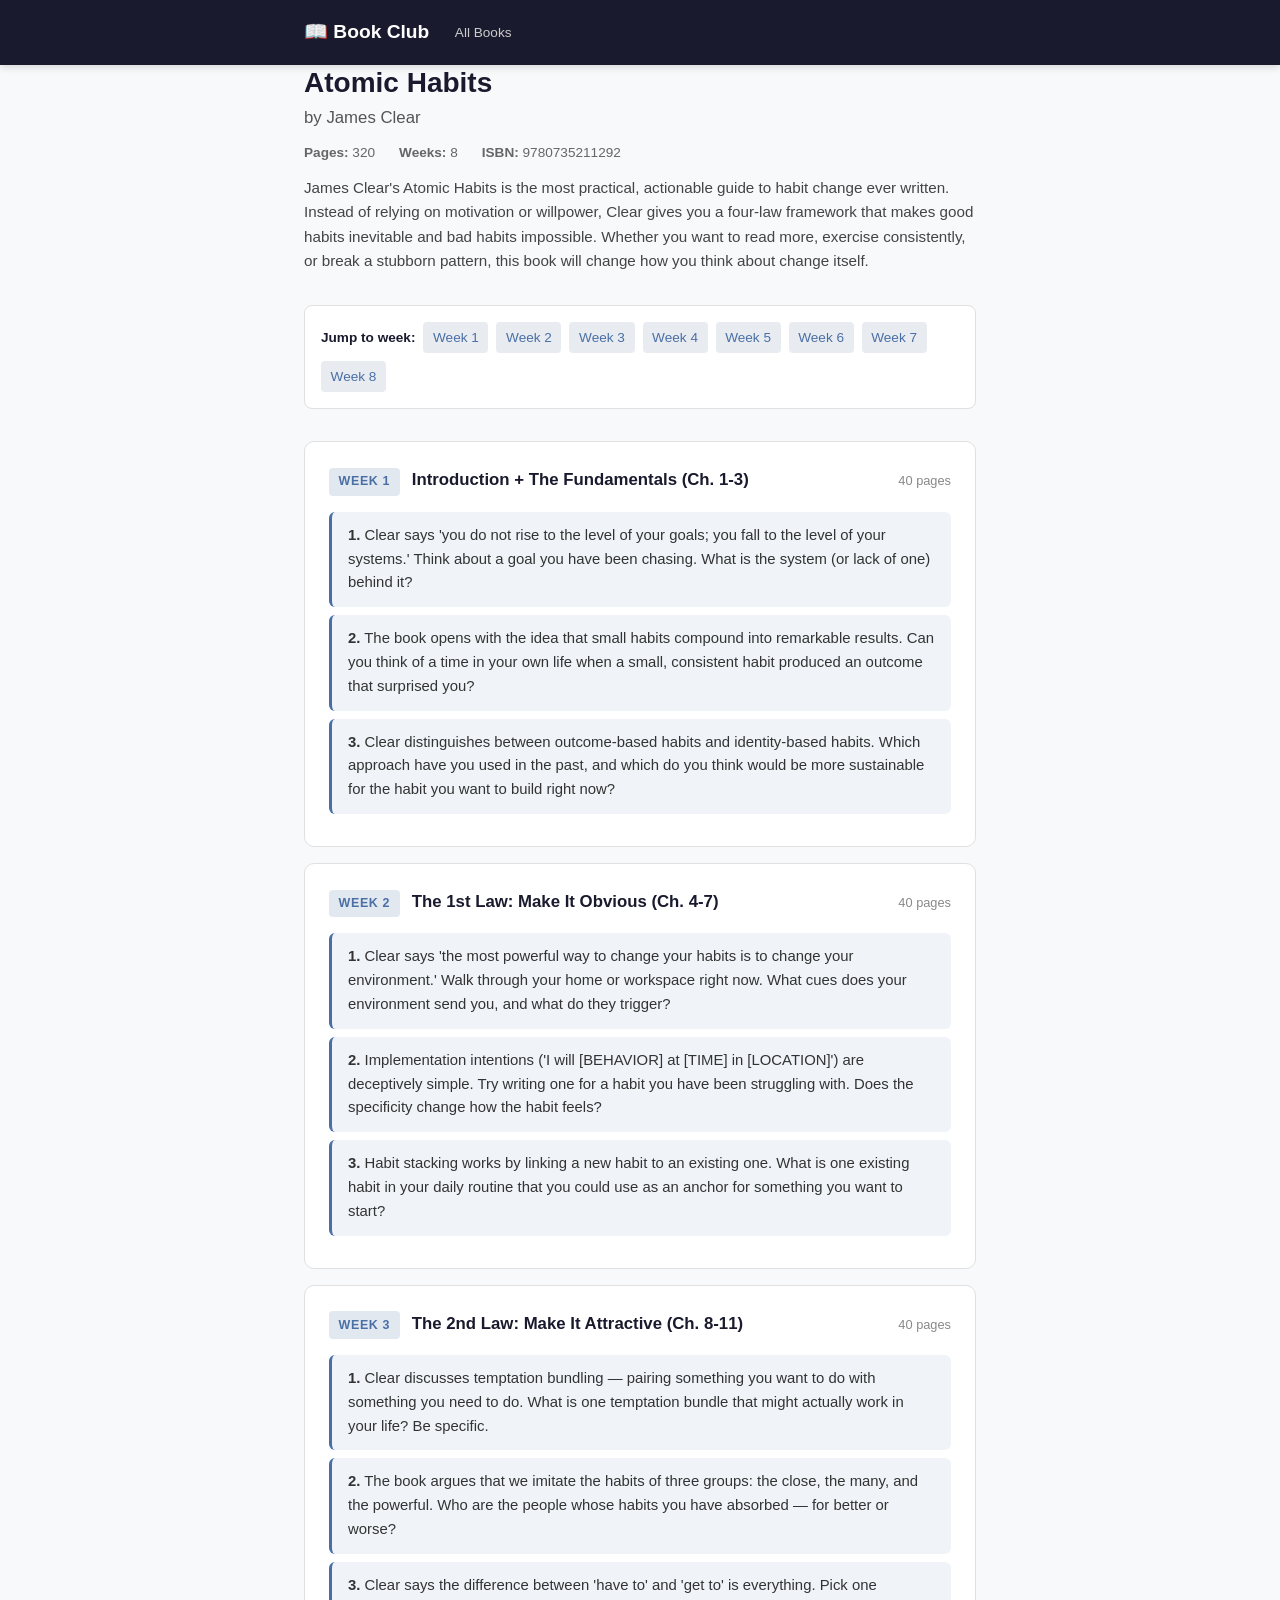
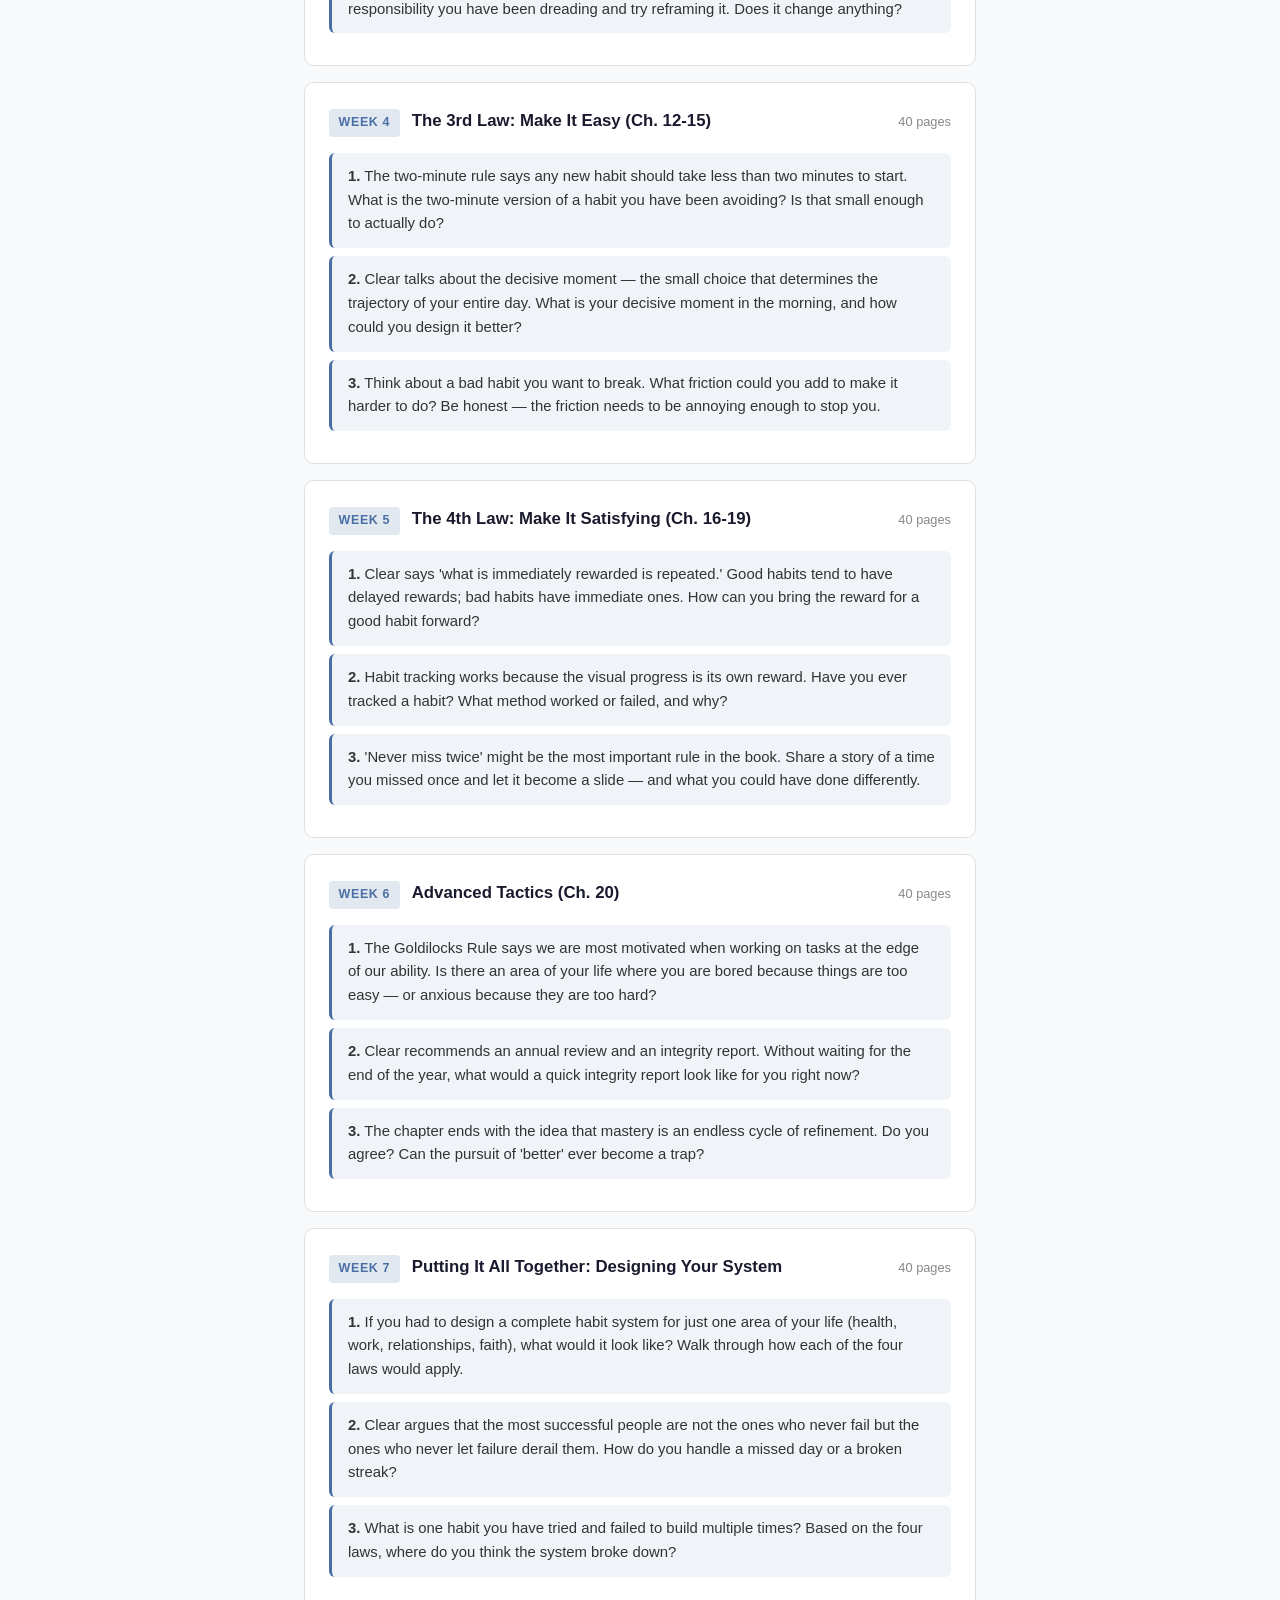
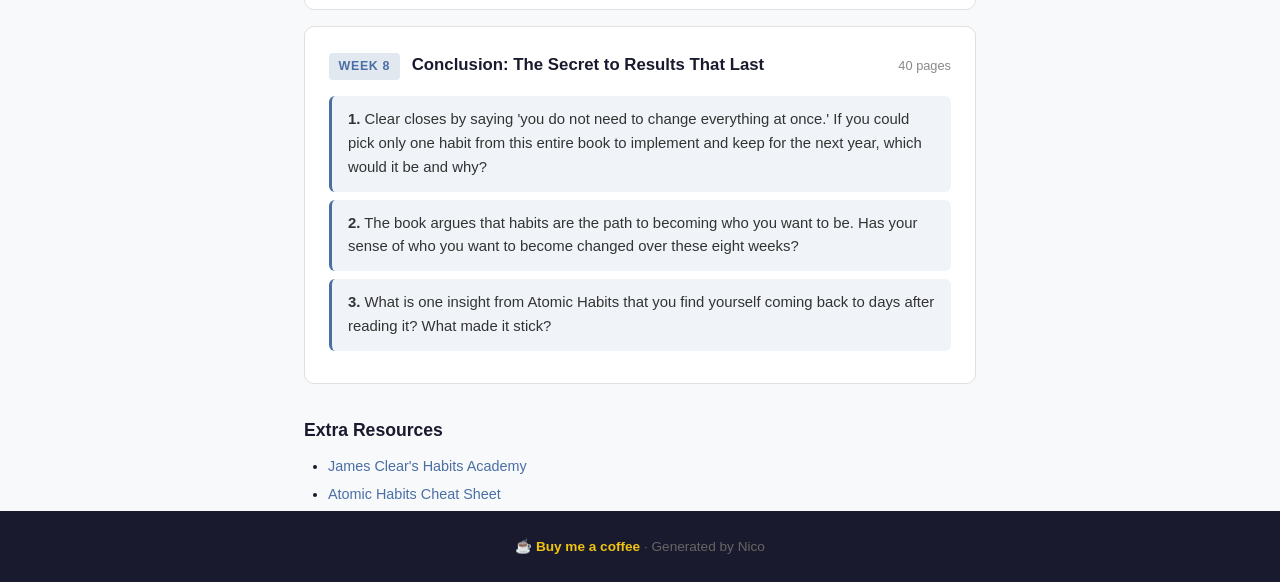
==== atomic-habits.html @ ec0e938f "First run" ====
<!DOCTYPE html>
<html lang="en">
<head>
  <meta charset="UTF-8">
  <meta name="viewport" content="width=device-width, initial-scale=1.0">
  <title>Atomic Habits — Book Club</title>
  <link rel="stylesheet" href="style.css">
</head>
<body>
  <nav class="nav">
    <div class="container nav-inner">
      <a href="index.html" class="nav-brand">📖 Book Club</a>
      <a href="index.html" class="nav-link">All Books</a>
    </div>
  </nav>

  <main class="container">
    <header class="book-header">
      <h1>Atomic Habits</h1>
      <p class="book-author">by James Clear</p>
      <div class="book-details">
        <span><strong>Pages:</strong> 320</span>
        <span><strong>Weeks:</strong> 8</span>
        <span><strong>ISBN:</strong> 9780735211292</span>
      </div>
      <p class="book-desc">James Clear's Atomic Habits is the most practical, actionable guide to habit change ever written. Instead of relying on motivation or willpower, Clear gives you a four-law framework that makes good habits inevitable and bad habits impossible. Whether you want to read more, exercise consistently, or break a stubborn pattern, this book will change how you think about change itself.</p>
    </header>

    <nav class="week-nav">
      <strong>Jump to week:</strong>
      <a href="#week-1" class="week-jump">Week 1</a> <a href="#week-2" class="week-jump">Week 2</a> <a href="#week-3" class="week-jump">Week 3</a> <a href="#week-4" class="week-jump">Week 4</a> <a href="#week-5" class="week-jump">Week 5</a> <a href="#week-6" class="week-jump">Week 6</a> <a href="#week-7" class="week-jump">Week 7</a> <a href="#week-8" class="week-jump">Week 8</a>
    </nav>

    <section class="weekly-guides">
      
    <section class="week" id="week-1">
      <div class="week-header">
        <span class="week-num">Week 1</span>
        <h2>Introduction + The Fundamentals (Ch. 1-3)</h2>
        <span class="week-pages">40 pages</span>
      </div>
      <ol class="questions">
        <li class="question"><strong>1.</strong> Clear says 'you do not rise to the level of your goals; you fall to the level of your systems.' Think about a goal you have been chasing. What is the system (or lack of one) behind it?</li>
        <li class="question"><strong>2.</strong> The book opens with the idea that small habits compound into remarkable results. Can you think of a time in your own life when a small, consistent habit produced an outcome that surprised you?</li>
        <li class="question"><strong>3.</strong> Clear distinguishes between outcome-based habits and identity-based habits. Which approach have you used in the past, and which do you think would be more sustainable for the habit you want to build right now?</li>
      </ol>
    </section>
    <section class="week" id="week-2">
      <div class="week-header">
        <span class="week-num">Week 2</span>
        <h2>The 1st Law: Make It Obvious (Ch. 4-7)</h2>
        <span class="week-pages">40 pages</span>
      </div>
      <ol class="questions">
        <li class="question"><strong>1.</strong> Clear says 'the most powerful way to change your habits is to change your environment.' Walk through your home or workspace right now. What cues does your environment send you, and what do they trigger?</li>
        <li class="question"><strong>2.</strong> Implementation intentions ('I will [BEHAVIOR] at [TIME] in [LOCATION]') are deceptively simple. Try writing one for a habit you have been struggling with. Does the specificity change how the habit feels?</li>
        <li class="question"><strong>3.</strong> Habit stacking works by linking a new habit to an existing one. What is one existing habit in your daily routine that you could use as an anchor for something you want to start?</li>
      </ol>
    </section>
    <section class="week" id="week-3">
      <div class="week-header">
        <span class="week-num">Week 3</span>
        <h2>The 2nd Law: Make It Attractive (Ch. 8-11)</h2>
        <span class="week-pages">40 pages</span>
      </div>
      <ol class="questions">
        <li class="question"><strong>1.</strong> Clear discusses temptation bundling — pairing something you want to do with something you need to do. What is one temptation bundle that might actually work in your life? Be specific.</li>
        <li class="question"><strong>2.</strong> The book argues that we imitate the habits of three groups: the close, the many, and the powerful. Who are the people whose habits you have absorbed — for better or worse?</li>
        <li class="question"><strong>3.</strong> Clear says the difference between 'have to' and 'get to' is everything. Pick one responsibility you have been dreading and try reframing it. Does it change anything?</li>
      </ol>
    </section>
    <section class="week" id="week-4">
      <div class="week-header">
        <span class="week-num">Week 4</span>
        <h2>The 3rd Law: Make It Easy (Ch. 12-15)</h2>
        <span class="week-pages">40 pages</span>
      </div>
      <ol class="questions">
        <li class="question"><strong>1.</strong> The two-minute rule says any new habit should take less than two minutes to start. What is the two-minute version of a habit you have been avoiding? Is that small enough to actually do?</li>
        <li class="question"><strong>2.</strong> Clear talks about the decisive moment — the small choice that determines the trajectory of your entire day. What is your decisive moment in the morning, and how could you design it better?</li>
        <li class="question"><strong>3.</strong> Think about a bad habit you want to break. What friction could you add to make it harder to do? Be honest — the friction needs to be annoying enough to stop you.</li>
      </ol>
    </section>
    <section class="week" id="week-5">
      <div class="week-header">
        <span class="week-num">Week 5</span>
        <h2>The 4th Law: Make It Satisfying (Ch. 16-19)</h2>
        <span class="week-pages">40 pages</span>
      </div>
      <ol class="questions">
        <li class="question"><strong>1.</strong> Clear says 'what is immediately rewarded is repeated.' Good habits tend to have delayed rewards; bad habits have immediate ones. How can you bring the reward for a good habit forward?</li>
        <li class="question"><strong>2.</strong> Habit tracking works because the visual progress is its own reward. Have you ever tracked a habit? What method worked or failed, and why?</li>
        <li class="question"><strong>3.</strong> 'Never miss twice' might be the most important rule in the book. Share a story of a time you missed once and let it become a slide — and what you could have done differently.</li>
      </ol>
    </section>
    <section class="week" id="week-6">
      <div class="week-header">
        <span class="week-num">Week 6</span>
        <h2>Advanced Tactics (Ch. 20)</h2>
        <span class="week-pages">40 pages</span>
      </div>
      <ol class="questions">
        <li class="question"><strong>1.</strong> The Goldilocks Rule says we are most motivated when working on tasks at the edge of our ability. Is there an area of your life where you are bored because things are too easy — or anxious because they are too hard?</li>
        <li class="question"><strong>2.</strong> Clear recommends an annual review and an integrity report. Without waiting for the end of the year, what would a quick integrity report look like for you right now?</li>
        <li class="question"><strong>3.</strong> The chapter ends with the idea that mastery is an endless cycle of refinement. Do you agree? Can the pursuit of 'better' ever become a trap?</li>
      </ol>
    </section>
    <section class="week" id="week-7">
      <div class="week-header">
        <span class="week-num">Week 7</span>
        <h2>Putting It All Together: Designing Your System</h2>
        <span class="week-pages">40 pages</span>
      </div>
      <ol class="questions">
        <li class="question"><strong>1.</strong> If you had to design a complete habit system for just one area of your life (health, work, relationships, faith), what would it look like? Walk through how each of the four laws would apply.</li>
        <li class="question"><strong>2.</strong> Clear argues that the most successful people are not the ones who never fail but the ones who never let failure derail them. How do you handle a missed day or a broken streak?</li>
        <li class="question"><strong>3.</strong> What is one habit you have tried and failed to build multiple times? Based on the four laws, where do you think the system broke down?</li>
      </ol>
    </section>
    <section class="week" id="week-8">
      <div class="week-header">
        <span class="week-num">Week 8</span>
        <h2>Conclusion: The Secret to Results That Last</h2>
        <span class="week-pages">40 pages</span>
      </div>
      <ol class="questions">
        <li class="question"><strong>1.</strong> Clear closes by saying 'you do not need to change everything at once.' If you could pick only one habit from this entire book to implement and keep for the next year, which would it be and why?</li>
        <li class="question"><strong>2.</strong> The book argues that habits are the path to becoming who you want to be. Has your sense of who you want to become changed over these eight weeks?</li>
        <li class="question"><strong>3.</strong> What is one insight from Atomic Habits that you find yourself coming back to days after reading it? What made it stick?</li>
      </ol>
    </section>
    </section>
    
    <section class="supplementary"><h2>Extra Resources</h2><ul>
        <li><a href="https://jamesclear.com/habits-academy">James Clear's Habits Academy</a></li>
        <li><a href="https://jamesclear.com/atomic-habits/cheat-sheet">Atomic Habits Cheat Sheet</a></li>
    </ul></section>
  </main>

  <footer class="footer">
    <div class="container">
      <p><a href="https://www.buymeacoffee.com/bryangarrison" class="bmc-link" target="_blank">☕ Buy me a coffee</a> · Generated by Nico</p>
    </div>
  </footer>
</body>
</html>
---- style.css ----
/* === Book Club Styles === */
*, *::before, *::after { box-sizing: border-box; margin: 0; padding: 0; }
html { font-size: 16px; }
body {
  font-family: -apple-system, BlinkMacSystemFont, 'Segoe UI', Roboto, Oxygen, sans-serif;
  line-height: 1.7;
  color: #1a1a2e;
  background: #f8f9fa;
  min-height: 100vh;
  display: flex;
  flex-direction: column;
}
.container { max-width: 720px; margin: 0 auto; padding: 0 1.5rem; }

/* Nav */
.nav {
  background: #1a1a2e;
  color: #fff;
  padding: 1rem 0;
  position: sticky;
  top: 0;
  z-index: 100;
  box-shadow: 0 2px 8px rgba(0,0,0,0.15);
}
.nav-inner { display: flex; align-items: center; gap: 1rem; }
.nav-brand { color: #fff; text-decoration: none; font-weight: 700; font-size: 1.2rem; }
.nav-brand:hover { color: #a8d8ea; }
.nav-link { color: #ccc; text-decoration: none; font-size: 0.85rem; padding: 0.3rem 0.6rem; border-radius: 4px; }
.nav-link:hover { background: rgba(255,255,255,0.1); color: #fff; }

/* Footer */
.footer { margin-top: auto; background: #1a1a2e; color: #666; padding: 1.5rem 0; text-align: center; font-size: 0.85rem; }
.bmc-link { color: #f1c40f; text-decoration: none; font-weight: 600; }
.bmc-link:hover { text-decoration: underline; }
main { flex: 1; padding: 2rem 0; }

/* === Index Page === */

/* Current Book Hero */
.current-book {
  background: linear-gradient(135deg, #1a1a2e 0%, #16213e 100%);
  color: #fff;
  padding: 2.5rem 2rem;
  border-radius: 12px;
  margin-bottom: 2rem;
  position: relative;
}
.current-ribbon {
  display: inline-block;
  background: #e74c3c;
  color: #fff;
  padding: 0.2rem 0.8rem;
  border-radius: 4px;
  font-size: 0.75rem;
  font-weight: 700;
  text-transform: uppercase;
  letter-spacing: 0.06em;
  margin-bottom: 1rem;
}
.current-book h2 { font-size: 1.8rem; font-weight: 800; margin-bottom: 0.25rem; line-height: 1.2; }
.current-book .book-author { color: #a8d8ea; font-size: 1rem; margin-bottom: 1rem; }
.current-book .book-intro { color: #ccc; font-size: 0.95rem; line-height: 1.6; margin-bottom: 1.5rem; }
.btn {
  display: inline-block;
  background: #4a6fa5;
  color: #fff;
  padding: 0.65rem 1.5rem;
  border-radius: 6px;
  font-weight: 600;
  font-size: 0.95rem;
  text-decoration: none;
  transition: background 0.2s;
}
.btn:hover { background: #5d82b8; }

/* Upcoming Book */
.upcoming-book { margin-bottom: 2rem; }
.upcoming-book h3 {
  font-size: 0.85rem;
  font-weight: 700;
  text-transform: uppercase;
  letter-spacing: 0.05em;
  color: #888;
  margin-bottom: 0.75rem;
}
.upcoming-card {
  background: #fff;
  border: 1px dashed #ccc;
  border-radius: 10px;
  padding: 1.25rem 1.5rem;
}
.upcoming-card h4 { font-size: 1.1rem; font-weight: 600; margin-bottom: 0.15rem; }
.upcoming-card .book-author { color: #666; font-size: 0.9rem; }

/* Past Books */
.past-books { margin-bottom: 2rem; }
.past-books h3 {
  font-size: 0.85rem;
  font-weight: 700;
  text-transform: uppercase;
  letter-spacing: 0.05em;
  color: #888;
  margin-bottom: 0.75rem;
}
.past-books ul { list-style: none; }
.past-books li {
  padding: 0.5rem 0;
  border-bottom: 1px solid #eee;
}
.past-books a { color: #4a6fa5; text-decoration: none; font-weight: 500; }
.past-books a:hover { text-decoration: underline; }
.past-author { color: #888; font-size: 0.9rem; }

/* === Book Detail Page === */
.book-header { margin-bottom: 2rem; }
.book-header h1 { font-size: 1.75rem; font-weight: 800; line-height: 1.3; margin-bottom: 0.2rem; }
.book-header .book-author { color: #555; font-size: 1.05rem; margin-bottom: 0.5rem; }
.book-details { display: flex; gap: 1.5rem; font-size: 0.85rem; color: #666; margin-bottom: 0.75rem; flex-wrap: wrap; }
.book-desc { color: #444; font-size: 0.95rem; line-height: 1.6; margin-bottom: 1.5rem; }

/* Week Nav */
.week-nav {
  display: flex;
  gap: 0.5rem;
  flex-wrap: wrap;
  align-items: baseline;
  margin-bottom: 2rem;
  padding: 1rem;
  background: #fff;
  border: 1px solid #e0e0e0;
  border-radius: 8px;
  font-size: 0.85rem;
}
.week-jump {
  display: inline-block;
  padding: 0.25rem 0.6rem;
  background: #e8ecf1;
  border-radius: 4px;
  color: #4a6fa5;
  text-decoration: none;
  font-weight: 500;
  transition: background 0.2s;
}
.week-jump:hover { background: #d0d8e3; }

/* Weekly Sections */
.week {
  background: #fff;
  border: 1px solid #e0e0e0;
  border-radius: 10px;
  padding: 1.5rem;
  margin-bottom: 1rem;
}
.week-header {
  display: flex;
  gap: 0.75rem;
  align-items: baseline;
  margin-bottom: 1rem;
  flex-wrap: wrap;
}
.week-num {
  font-weight: 700; font-size: 0.78rem; color: #4a6fa5;
  background: #e2e8f0; padding: 0.2rem 0.6rem; border-radius: 4px;
  text-transform: uppercase; letter-spacing: 0.05em;
}
.week-header h2 { font-size: 1.05rem; font-weight: 600; flex: 1; }
.week-pages { font-size: 0.8rem; color: #888; }

/* Questions */
.questions { list-style: none; }
.question {
  padding: 0.75rem 1rem;
  margin-bottom: 0.5rem;
  background: #f0f4f8;
  border-radius: 6px;
  border-left: 3px solid #4a6fa5;
  font-size: 0.93rem;
  color: #333;
  line-height: 1.6;
}

/* Supplementary */
.supplementary { margin-top: 2rem; }
.supplementary h2 { font-size: 1.1rem; font-weight: 700; margin-bottom: 0.5rem; }
.supplementary ul { list-style: disc; padding-left: 1.5rem; font-size: 0.9rem; }
.supplementary li { margin-bottom: 0.25rem; }
.supplementary a { color: #4a6fa5; text-decoration: none; }
.supplementary a:hover { text-decoration: underline; }

/* Responsive */
@media (max-width: 640px) {
  .current-book { padding: 1.5rem; }
  .current-book h2 { font-size: 1.4rem; }
  .book-details { flex-direction: column; gap: 0.25rem; }
  .week-nav { flex-direction: column; }
}
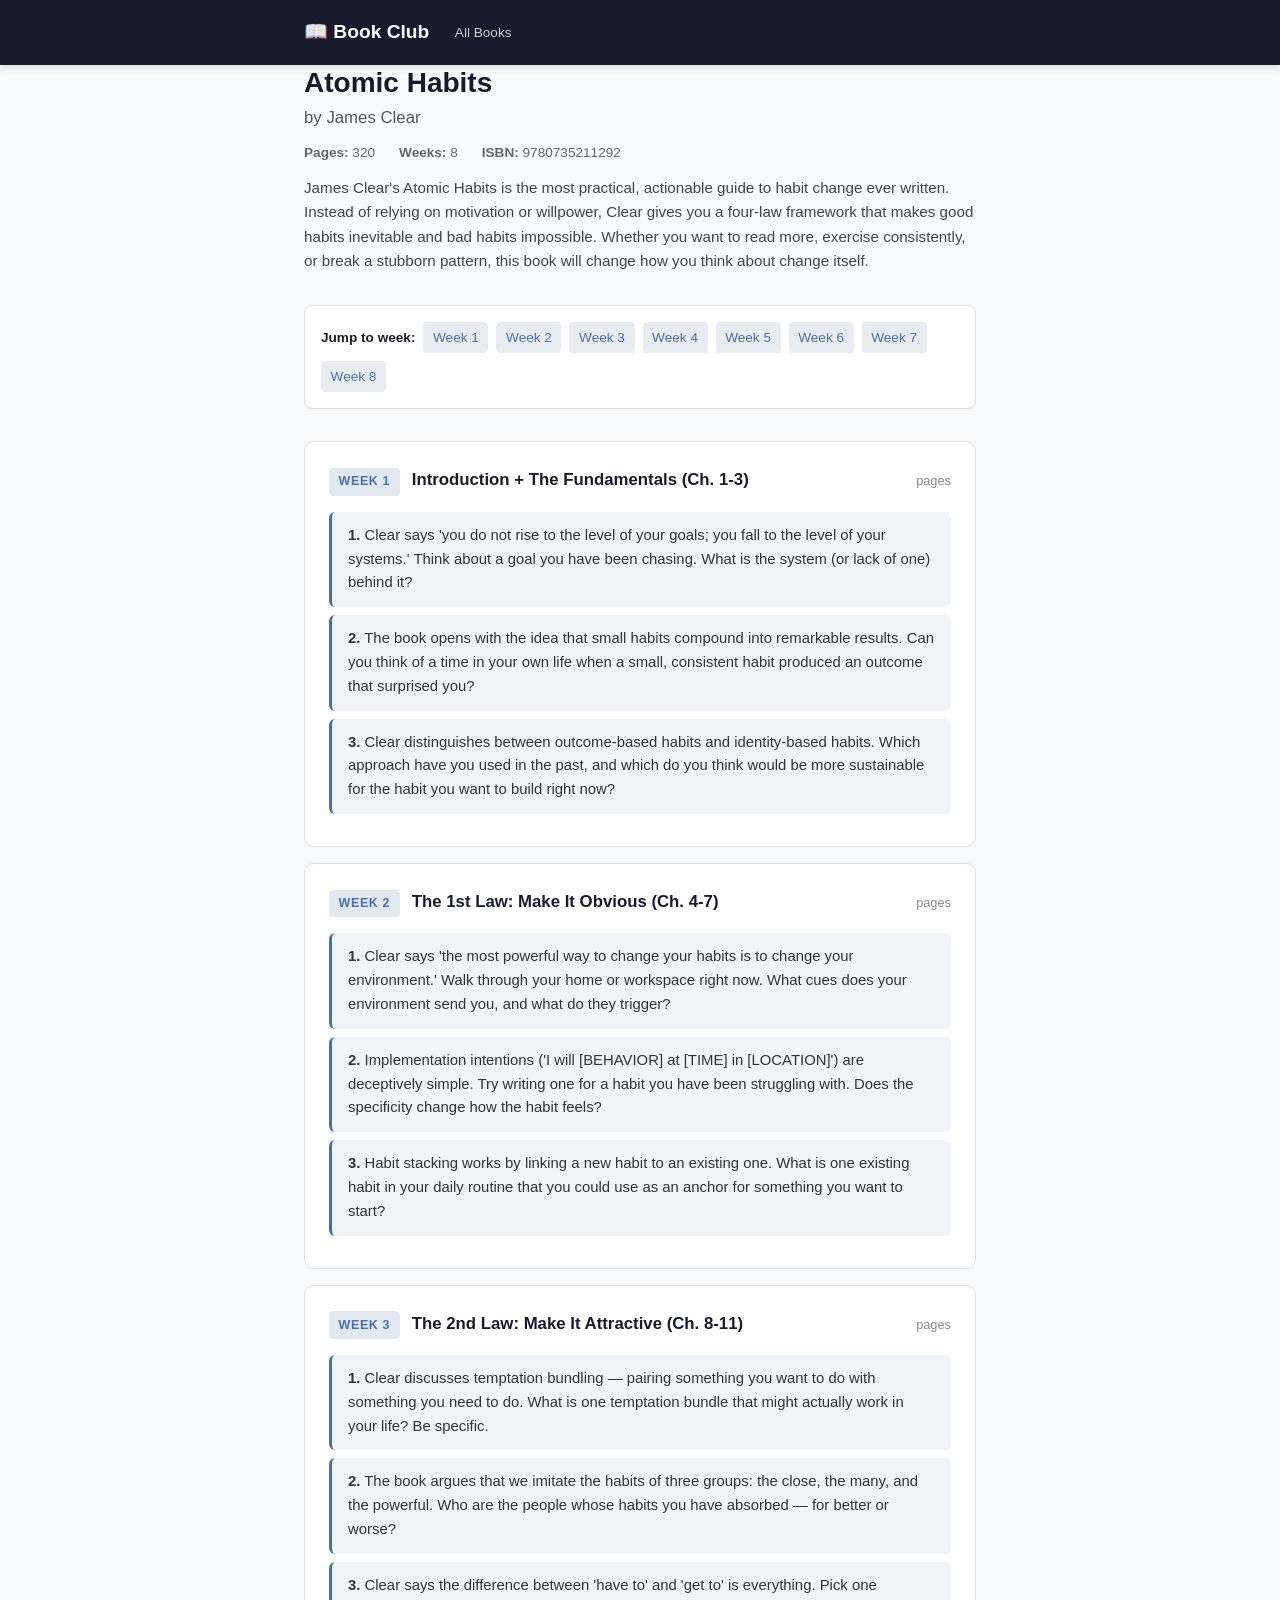
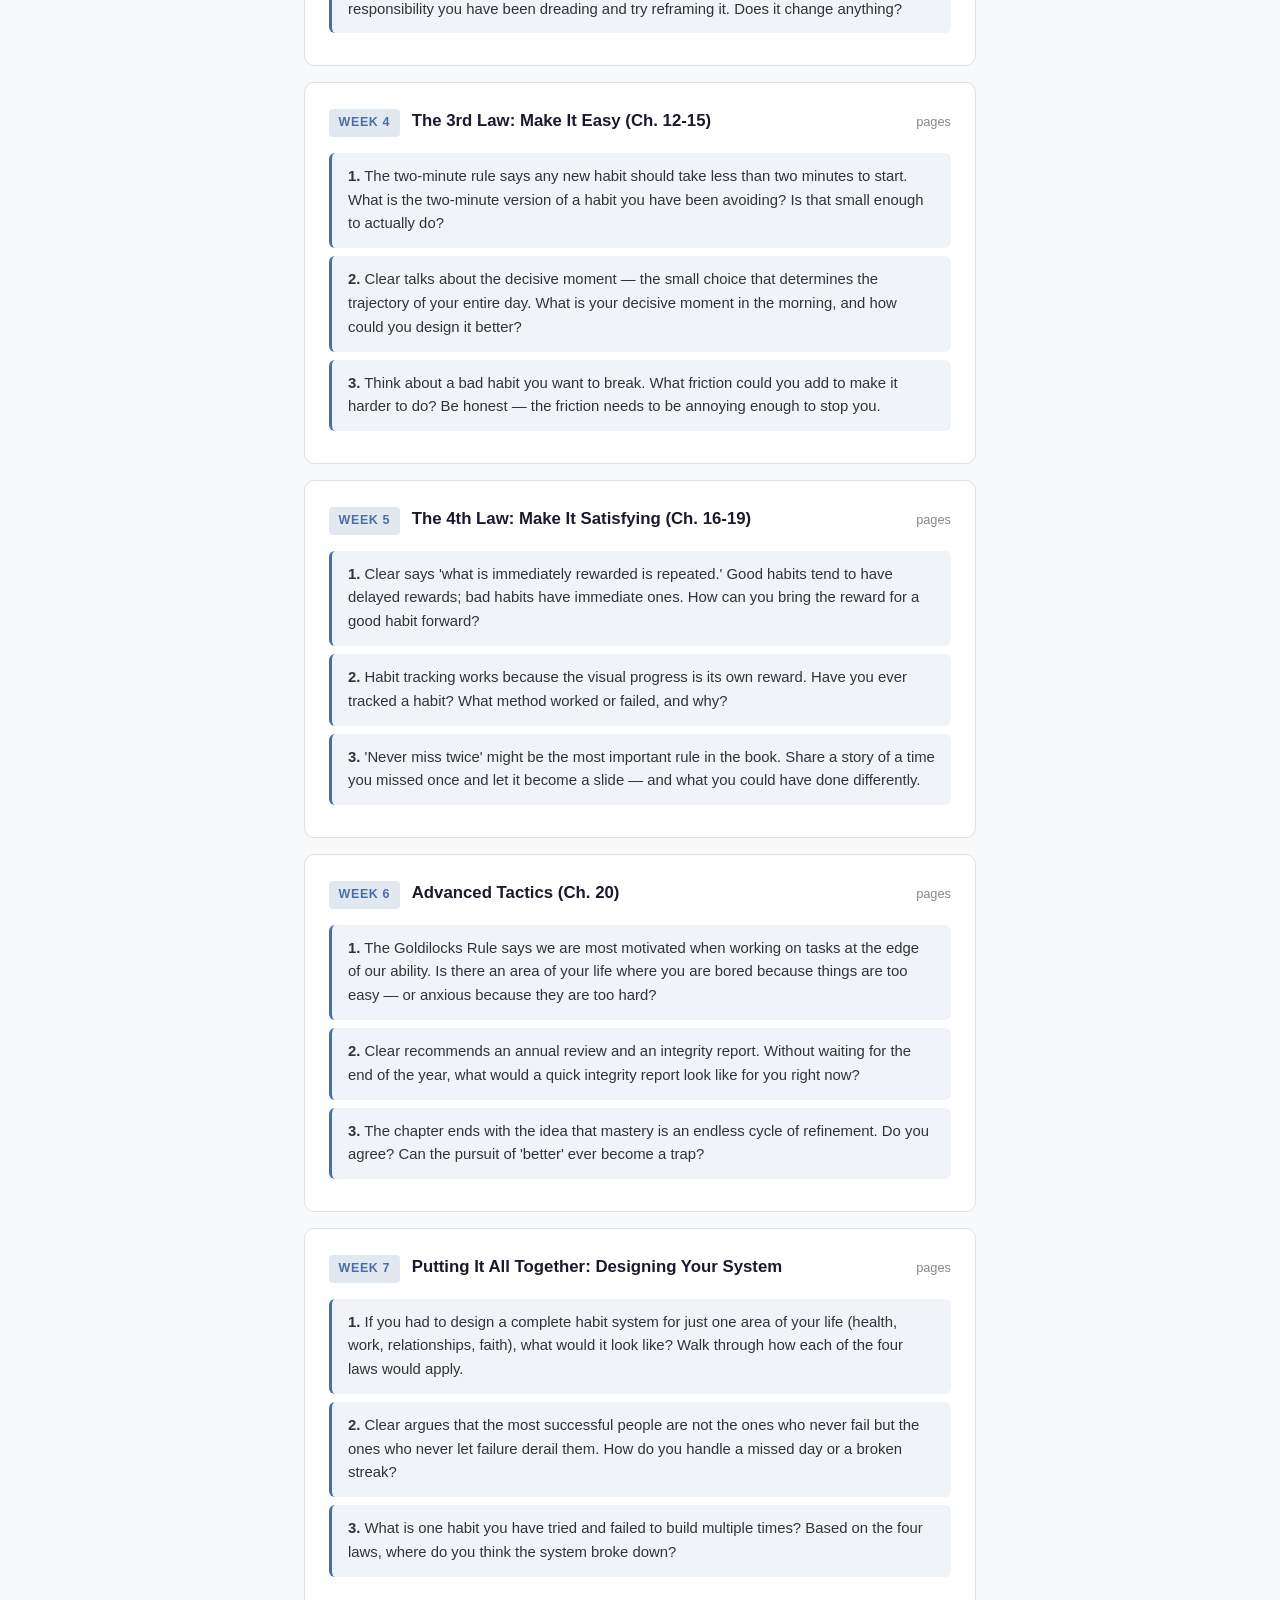
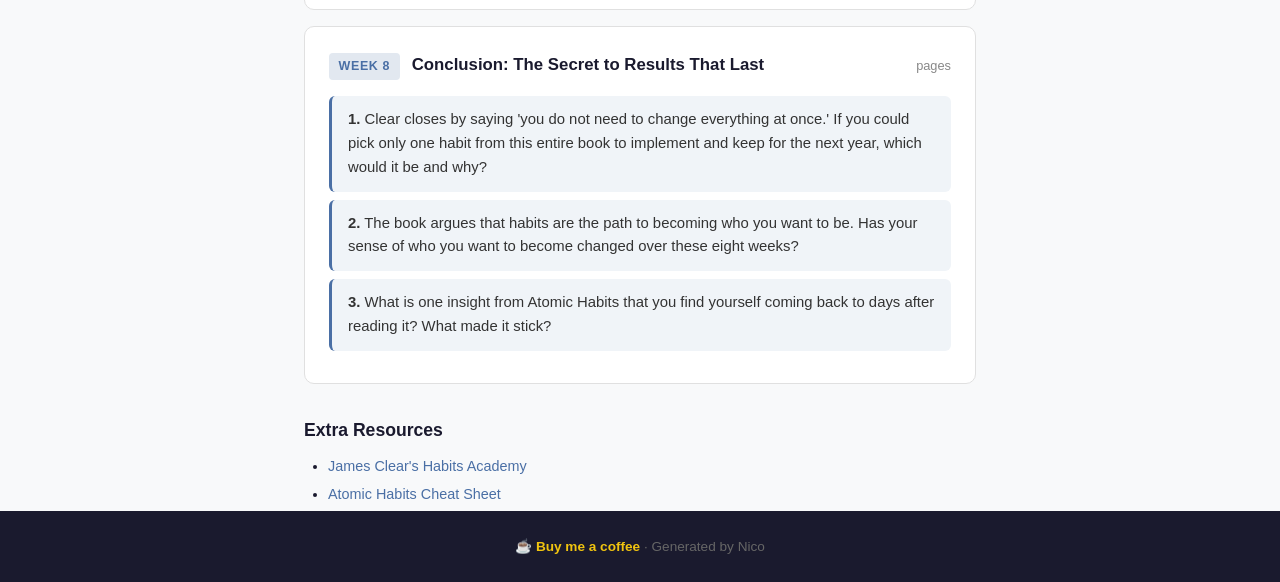
==== commit 77e5bee2: "Removed inaccurate per-week page counts" ====
--- a/atomic-habits.html
+++ b/atomic-habits.html
@@ -37,7 +37,7 @@
       <div class="week-header">
         <span class="week-num">Week 1</span>
         <h2>Introduction + The Fundamentals (Ch. 1-3)</h2>
-        <span class="week-pages">40 pages</span>
+        <span class="week-pages"> pages</span>
       </div>
       <ol class="questions">
         <li class="question"><strong>1.</strong> Clear says 'you do not rise to the level of your goals; you fall to the level of your systems.' Think about a goal you have been chasing. What is the system (or lack of one) behind it?</li>
@@ -49,7 +49,7 @@
       <div class="week-header">
         <span class="week-num">Week 2</span>
         <h2>The 1st Law: Make It Obvious (Ch. 4-7)</h2>
-        <span class="week-pages">40 pages</span>
+        <span class="week-pages"> pages</span>
       </div>
       <ol class="questions">
         <li class="question"><strong>1.</strong> Clear says 'the most powerful way to change your habits is to change your environment.' Walk through your home or workspace right now. What cues does your environment send you, and what do they trigger?</li>
@@ -61,7 +61,7 @@
       <div class="week-header">
         <span class="week-num">Week 3</span>
         <h2>The 2nd Law: Make It Attractive (Ch. 8-11)</h2>
-        <span class="week-pages">40 pages</span>
+        <span class="week-pages"> pages</span>
       </div>
       <ol class="questions">
         <li class="question"><strong>1.</strong> Clear discusses temptation bundling — pairing something you want to do with something you need to do. What is one temptation bundle that might actually work in your life? Be specific.</li>
@@ -73,7 +73,7 @@
       <div class="week-header">
         <span class="week-num">Week 4</span>
         <h2>The 3rd Law: Make It Easy (Ch. 12-15)</h2>
-        <span class="week-pages">40 pages</span>
+        <span class="week-pages"> pages</span>
       </div>
       <ol class="questions">
         <li class="question"><strong>1.</strong> The two-minute rule says any new habit should take less than two minutes to start. What is the two-minute version of a habit you have been avoiding? Is that small enough to actually do?</li>
@@ -85,7 +85,7 @@
       <div class="week-header">
         <span class="week-num">Week 5</span>
         <h2>The 4th Law: Make It Satisfying (Ch. 16-19)</h2>
-        <span class="week-pages">40 pages</span>
+        <span class="week-pages"> pages</span>
       </div>
       <ol class="questions">
         <li class="question"><strong>1.</strong> Clear says 'what is immediately rewarded is repeated.' Good habits tend to have delayed rewards; bad habits have immediate ones. How can you bring the reward for a good habit forward?</li>
@@ -97,7 +97,7 @@
       <div class="week-header">
         <span class="week-num">Week 6</span>
         <h2>Advanced Tactics (Ch. 20)</h2>
-        <span class="week-pages">40 pages</span>
+        <span class="week-pages"> pages</span>
       </div>
       <ol class="questions">
         <li class="question"><strong>1.</strong> The Goldilocks Rule says we are most motivated when working on tasks at the edge of our ability. Is there an area of your life where you are bored because things are too easy — or anxious because they are too hard?</li>
@@ -109,7 +109,7 @@
       <div class="week-header">
         <span class="week-num">Week 7</span>
         <h2>Putting It All Together: Designing Your System</h2>
-        <span class="week-pages">40 pages</span>
+        <span class="week-pages"> pages</span>
       </div>
       <ol class="questions">
         <li class="question"><strong>1.</strong> If you had to design a complete habit system for just one area of your life (health, work, relationships, faith), what would it look like? Walk through how each of the four laws would apply.</li>
@@ -121,7 +121,7 @@
       <div class="week-header">
         <span class="week-num">Week 8</span>
         <h2>Conclusion: The Secret to Results That Last</h2>
-        <span class="week-pages">40 pages</span>
+        <span class="week-pages"> pages</span>
       </div>
       <ol class="questions">
         <li class="question"><strong>1.</strong> Clear closes by saying 'you do not need to change everything at once.' If you could pick only one habit from this entire book to implement and keep for the next year, which would it be and why?</li>
@@ -139,7 +139,7 @@
 
   <footer class="footer">
     <div class="container">
-      <p><a href="https://www.buymeacoffee.com/bryangarrison" class="bmc-link" target="_blank">☕ Buy me a coffee</a> · Generated by Nico</p>
+      <p><a href="https://www.buymeacoffee.com/bryjogar" class="bmc-link" target="_blank">☕ Buy me a coffee</a> · Generated by Nico</p>
     </div>
   </footer>
 </body>
--- a/style.css
+++ b/style.css
@@ -42,6 +42,7 @@
   color: #fff;
   padding: 2.5rem 2rem;
   border-radius: 12px;
+  margin-top: 0.5rem;
   margin-bottom: 2rem;
   position: relative;
 }
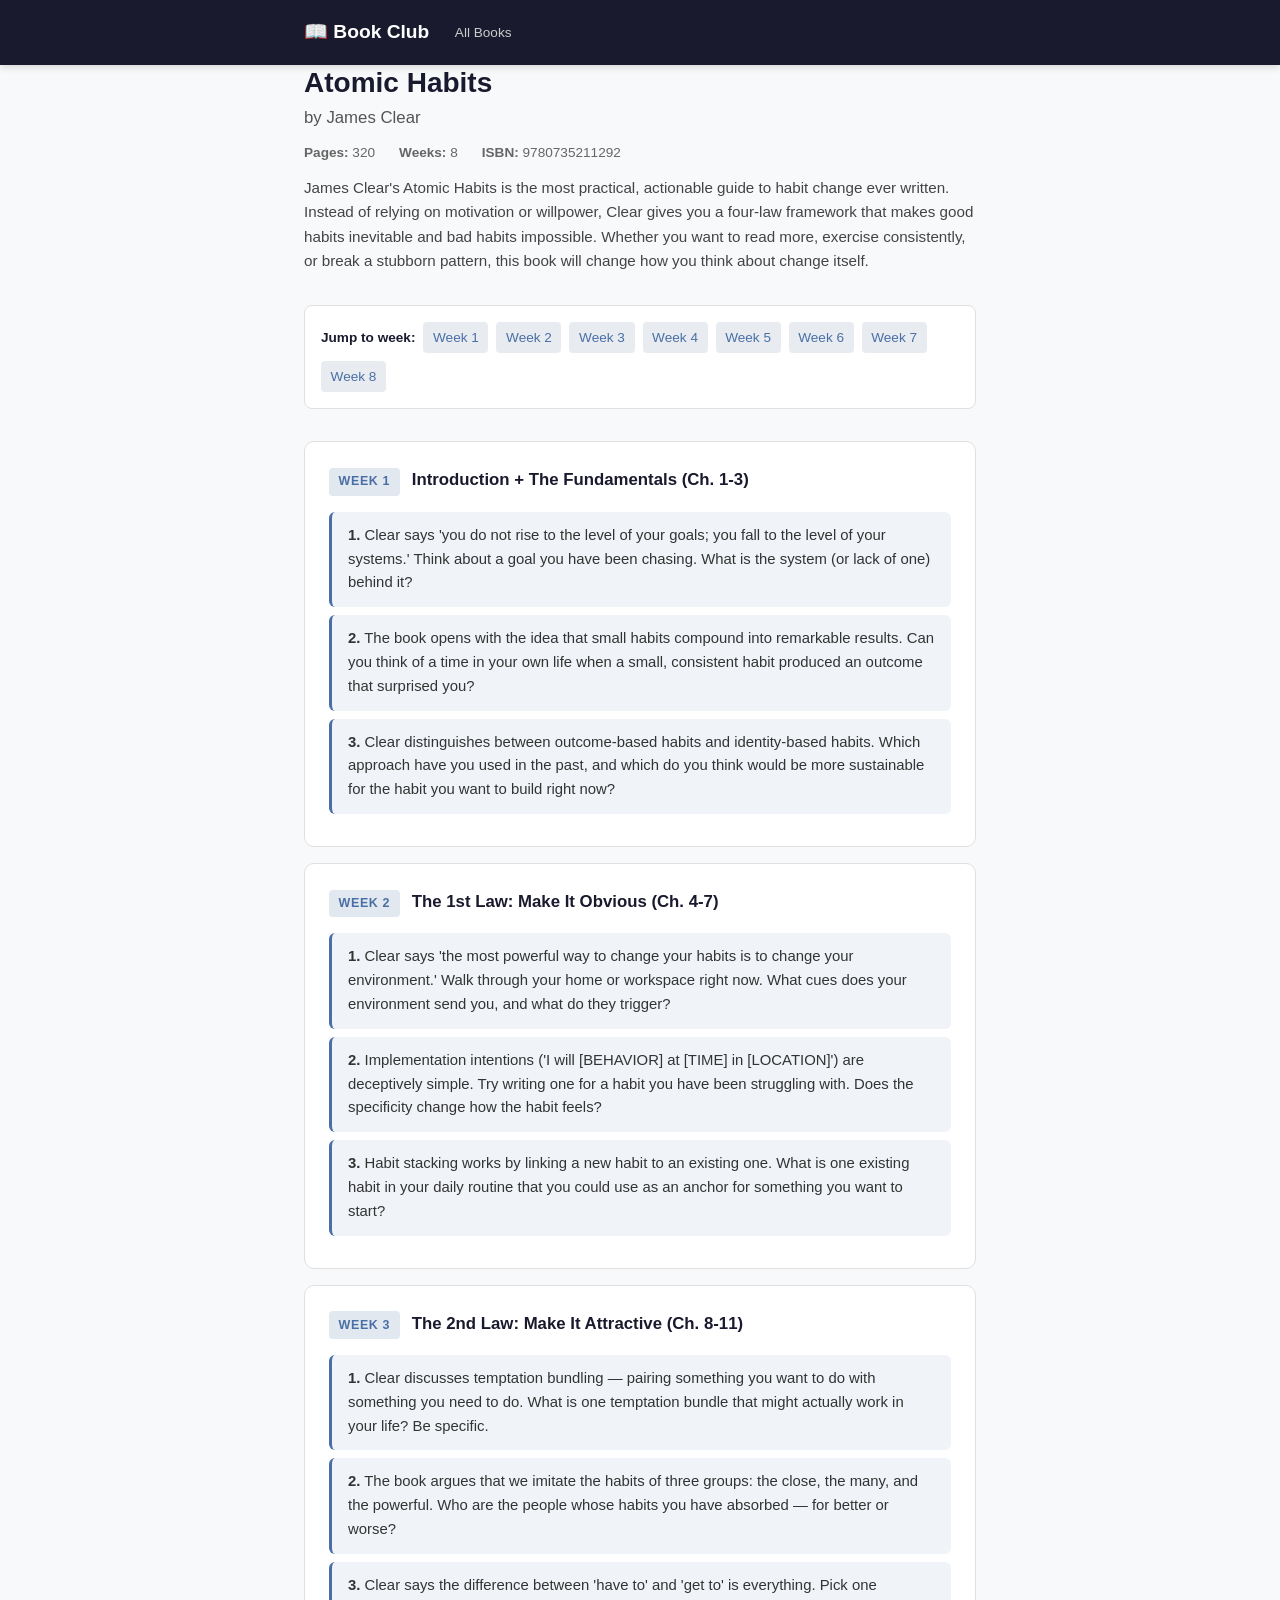
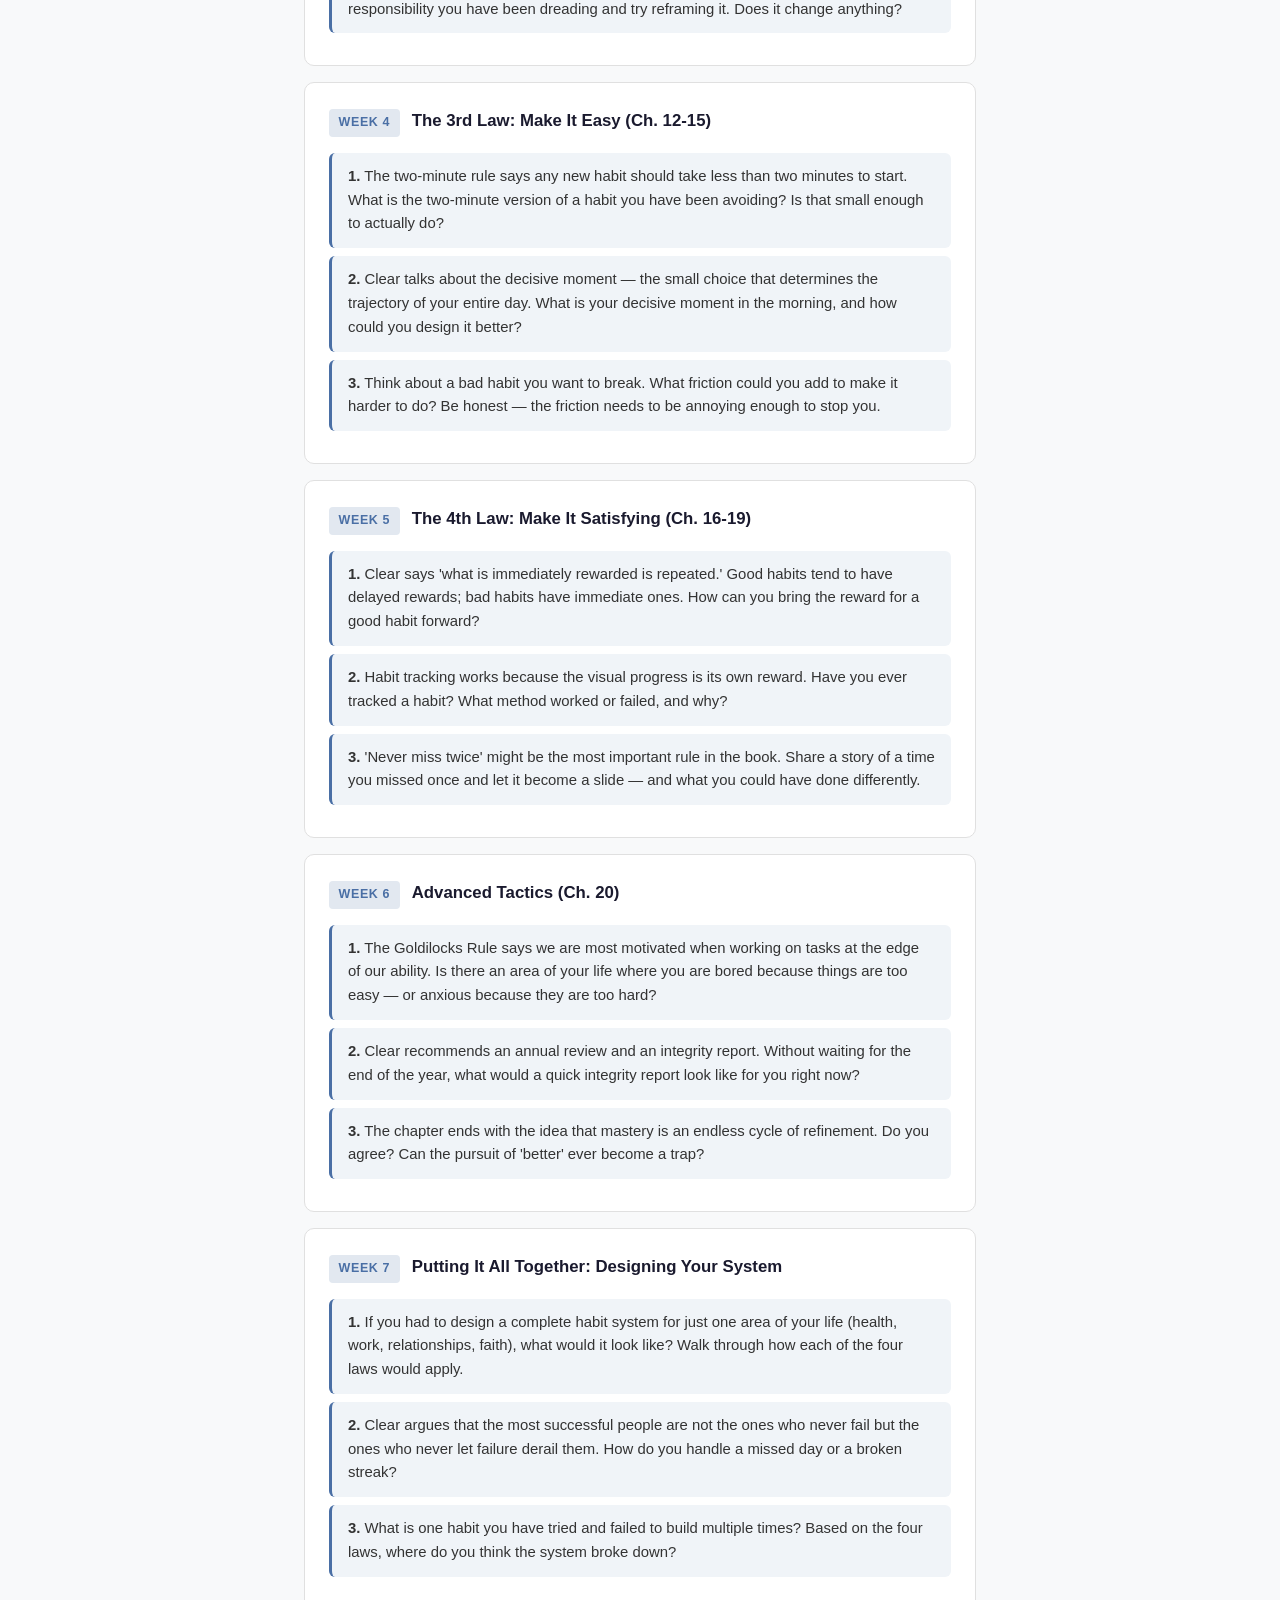
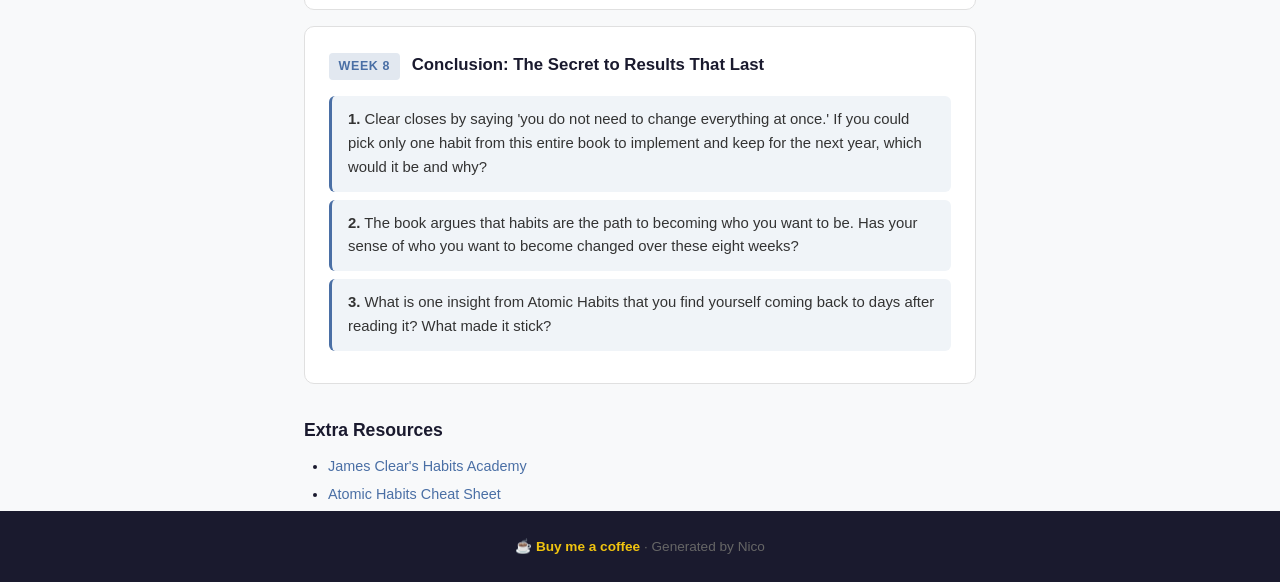
==== commit 770b3827: "Removed orphan 'pages' text from weekly sections" ====
--- a/atomic-habits.html
+++ b/atomic-habits.html
@@ -37,7 +37,7 @@
       <div class="week-header">
         <span class="week-num">Week 1</span>
         <h2>Introduction + The Fundamentals (Ch. 1-3)</h2>
-        <span class="week-pages"> pages</span>
+
       </div>
       <ol class="questions">
         <li class="question"><strong>1.</strong> Clear says 'you do not rise to the level of your goals; you fall to the level of your systems.' Think about a goal you have been chasing. What is the system (or lack of one) behind it?</li>
@@ -49,7 +49,7 @@
       <div class="week-header">
         <span class="week-num">Week 2</span>
         <h2>The 1st Law: Make It Obvious (Ch. 4-7)</h2>
-        <span class="week-pages"> pages</span>
+
       </div>
       <ol class="questions">
         <li class="question"><strong>1.</strong> Clear says 'the most powerful way to change your habits is to change your environment.' Walk through your home or workspace right now. What cues does your environment send you, and what do they trigger?</li>
@@ -61,7 +61,7 @@
       <div class="week-header">
         <span class="week-num">Week 3</span>
         <h2>The 2nd Law: Make It Attractive (Ch. 8-11)</h2>
-        <span class="week-pages"> pages</span>
+
       </div>
       <ol class="questions">
         <li class="question"><strong>1.</strong> Clear discusses temptation bundling — pairing something you want to do with something you need to do. What is one temptation bundle that might actually work in your life? Be specific.</li>
@@ -73,7 +73,7 @@
       <div class="week-header">
         <span class="week-num">Week 4</span>
         <h2>The 3rd Law: Make It Easy (Ch. 12-15)</h2>
-        <span class="week-pages"> pages</span>
+
       </div>
       <ol class="questions">
         <li class="question"><strong>1.</strong> The two-minute rule says any new habit should take less than two minutes to start. What is the two-minute version of a habit you have been avoiding? Is that small enough to actually do?</li>
@@ -85,7 +85,7 @@
       <div class="week-header">
         <span class="week-num">Week 5</span>
         <h2>The 4th Law: Make It Satisfying (Ch. 16-19)</h2>
-        <span class="week-pages"> pages</span>
+
       </div>
       <ol class="questions">
         <li class="question"><strong>1.</strong> Clear says 'what is immediately rewarded is repeated.' Good habits tend to have delayed rewards; bad habits have immediate ones. How can you bring the reward for a good habit forward?</li>
@@ -97,7 +97,7 @@
       <div class="week-header">
         <span class="week-num">Week 6</span>
         <h2>Advanced Tactics (Ch. 20)</h2>
-        <span class="week-pages"> pages</span>
+
       </div>
       <ol class="questions">
         <li class="question"><strong>1.</strong> The Goldilocks Rule says we are most motivated when working on tasks at the edge of our ability. Is there an area of your life where you are bored because things are too easy — or anxious because they are too hard?</li>
@@ -109,7 +109,7 @@
       <div class="week-header">
         <span class="week-num">Week 7</span>
         <h2>Putting It All Together: Designing Your System</h2>
-        <span class="week-pages"> pages</span>
+
       </div>
       <ol class="questions">
         <li class="question"><strong>1.</strong> If you had to design a complete habit system for just one area of your life (health, work, relationships, faith), what would it look like? Walk through how each of the four laws would apply.</li>
@@ -121,7 +121,7 @@
       <div class="week-header">
         <span class="week-num">Week 8</span>
         <h2>Conclusion: The Secret to Results That Last</h2>
-        <span class="week-pages"> pages</span>
+
       </div>
       <ol class="questions">
         <li class="question"><strong>1.</strong> Clear closes by saying 'you do not need to change everything at once.' If you could pick only one habit from this entire book to implement and keep for the next year, which would it be and why?</li>
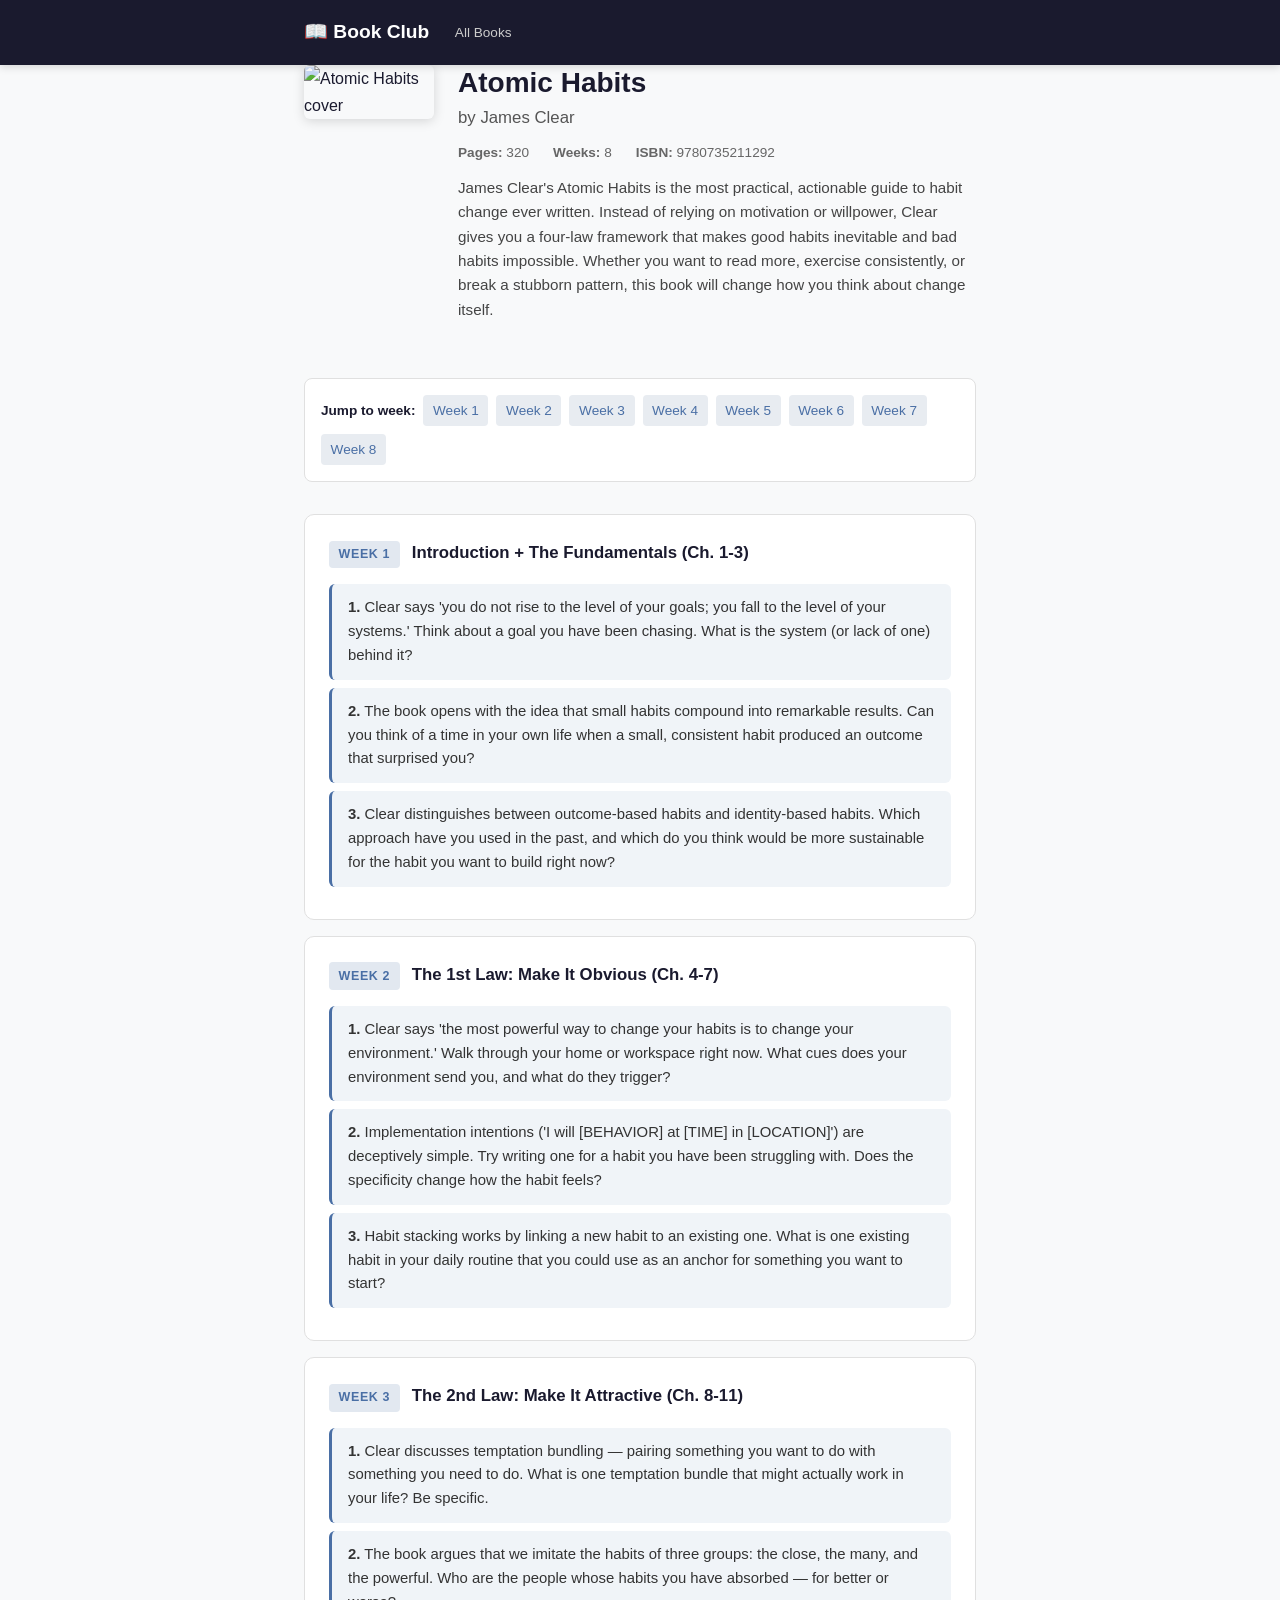
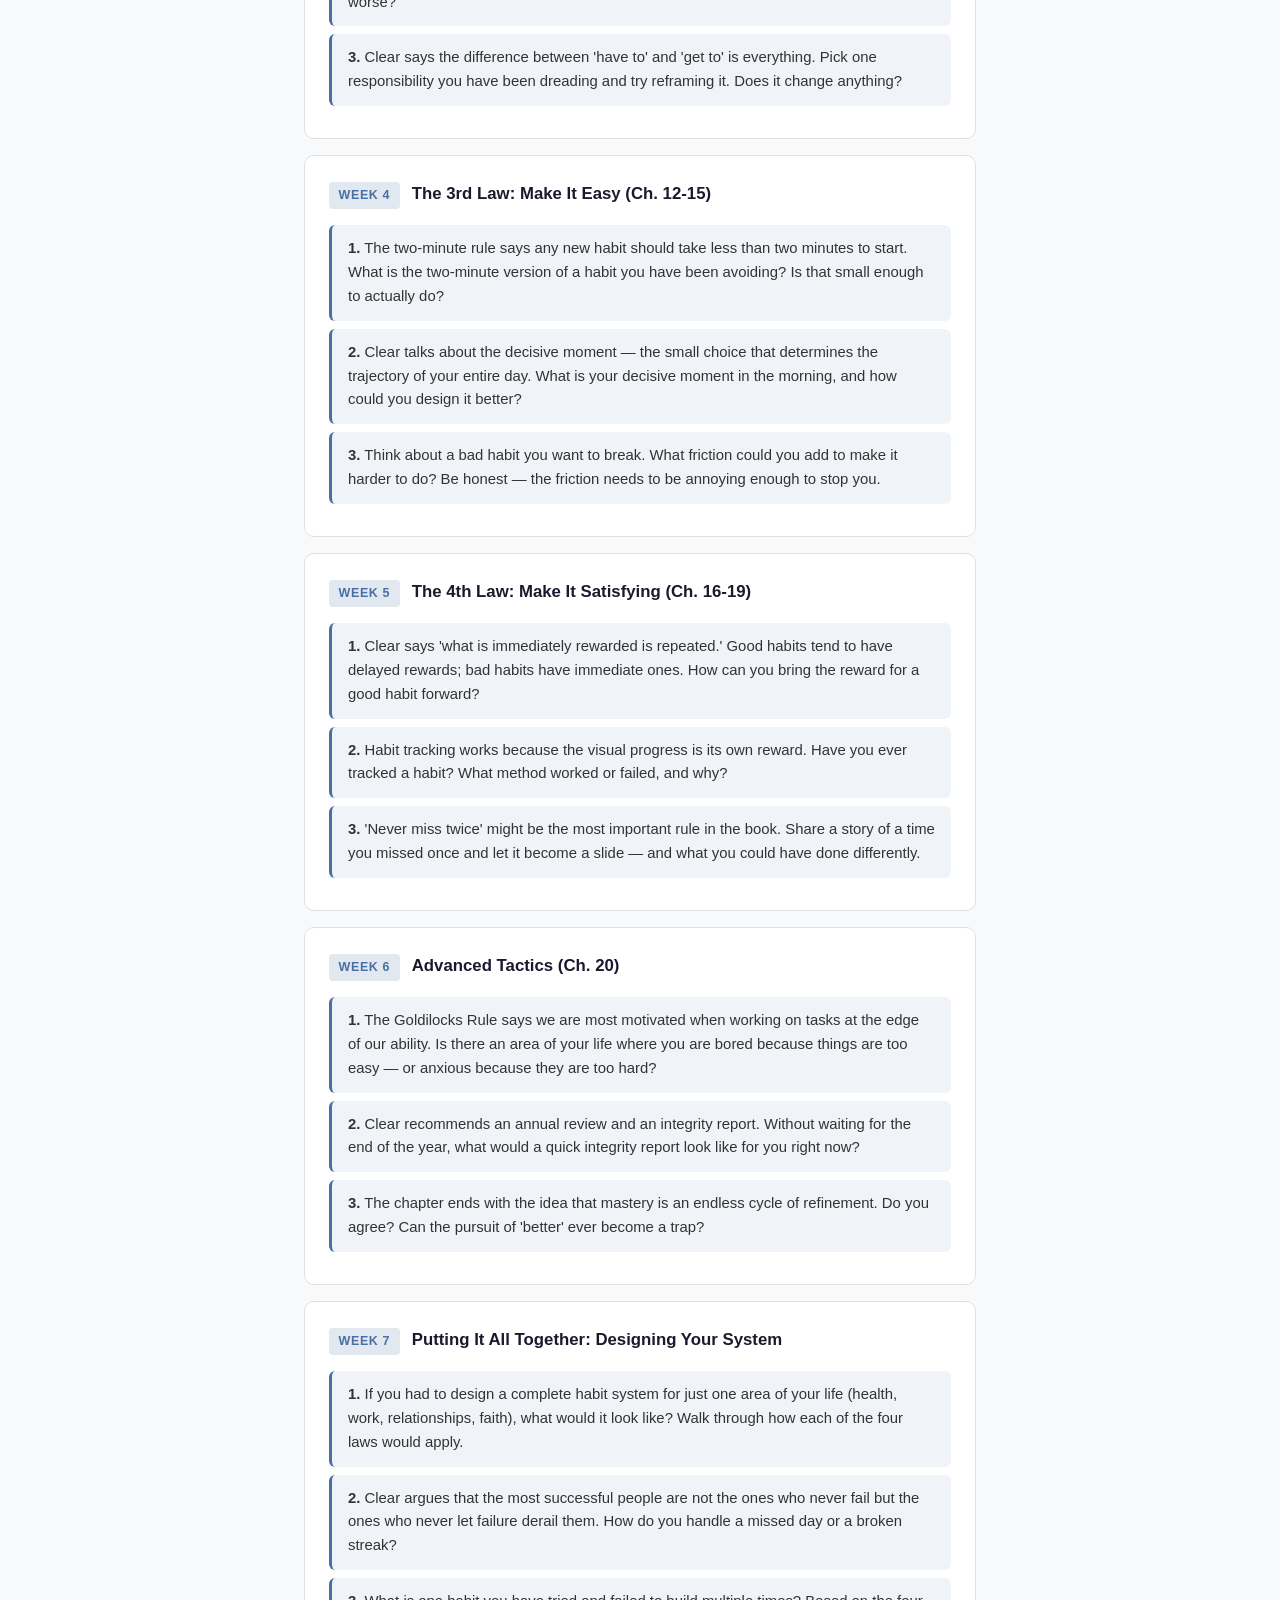
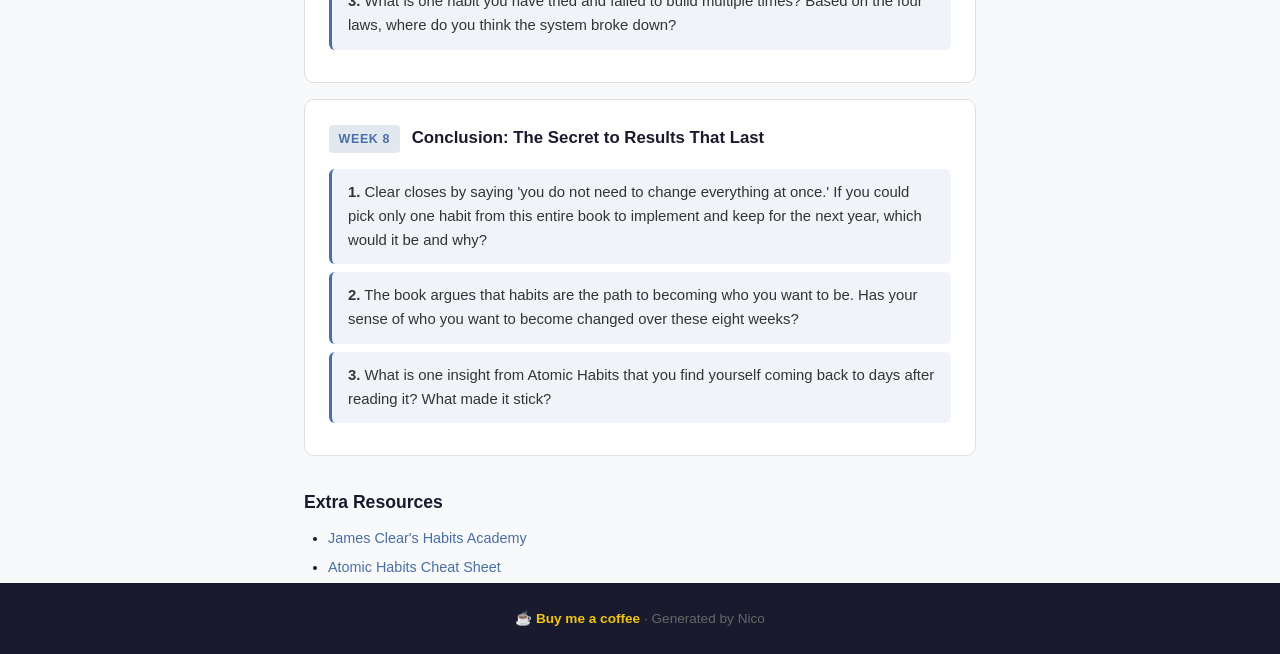
==== commit 4bde7c70: "Added book cover images from Open Library" ====
--- a/atomic-habits.html
+++ b/atomic-habits.html
@@ -16,6 +16,9 @@
 
   <main class="container">
     <header class="book-header">
+      <div class="book-header-inner">
+        <img class="book-cover" src="https://covers.openlibrary.org/b/isbn/9780735211292-M.jpg" alt="Atomic Habits cover" loading="lazy">
+        <div class="book-header-text">
       <h1>Atomic Habits</h1>
       <p class="book-author">by James Clear</p>
       <div class="book-details">
@@ -24,6 +27,8 @@
         <span><strong>ISBN:</strong> 9780735211292</span>
       </div>
       <p class="book-desc">James Clear's Atomic Habits is the most practical, actionable guide to habit change ever written. Instead of relying on motivation or willpower, Clear gives you a four-law framework that makes good habits inevitable and bad habits impossible. Whether you want to read more, exercise consistently, or break a stubborn pattern, this book will change how you think about change itself.</p>
+        </div>
+      </div>
     </header>
 
     <nav class="week-nav">
--- a/style.css
+++ b/style.css
@@ -46,6 +46,19 @@
   margin-bottom: 2rem;
   position: relative;
 }
+.current-book-inner {
+  display: flex;
+  gap: 1.5rem;
+  align-items: flex-start;
+}
+.book-cover-index {
+  width: 110px;
+  height: auto;
+  border-radius: 6px;
+  box-shadow: 0 2px 12px rgba(0,0,0,0.3);
+  flex-shrink: 0;
+}
+.current-book-text { flex: 1; }
 .current-ribbon {
   display: inline-block;
   background: #e74c3c;
@@ -56,11 +69,14 @@
   font-weight: 700;
   text-transform: uppercase;
   letter-spacing: 0.06em;
-  margin-bottom: 1rem;
+  margin-bottom: 0.75rem;
 }
 .current-book h2 { font-size: 1.8rem; font-weight: 800; margin-bottom: 0.25rem; line-height: 1.2; }
 .current-book .book-author { color: #a8d8ea; font-size: 1rem; margin-bottom: 1rem; }
 .current-book .book-intro { color: #ccc; font-size: 0.95rem; line-height: 1.6; margin-bottom: 1.5rem; }
+@media (max-width: 480px) {
+  .current-book-inner { flex-direction: column; align-items: center; text-align: center; }
+}
 .btn {
   display: inline-block;
   background: #4a6fa5;
@@ -114,6 +130,22 @@
 
 /* === Book Detail Page === */
 .book-header { margin-bottom: 2rem; }
+.book-header-inner {
+  display: flex;
+  gap: 1.5rem;
+  align-items: flex-start;
+}
+.book-cover {
+  width: 130px;
+  height: auto;
+  border-radius: 6px;
+  box-shadow: 0 2px 12px rgba(0,0,0,0.15);
+  flex-shrink: 0;
+}
+.book-header-text { flex: 1; }
+@media (max-width: 480px) {
+  .book-header-inner { flex-direction: column; align-items: center; text-align: center; }
+}
 .book-header h1 { font-size: 1.75rem; font-weight: 800; line-height: 1.3; margin-bottom: 0.2rem; }
 .book-header .book-author { color: #555; font-size: 1.05rem; margin-bottom: 0.5rem; }
 .book-details { display: flex; gap: 1.5rem; font-size: 0.85rem; color: #666; margin-bottom: 0.75rem; flex-wrap: wrap; }
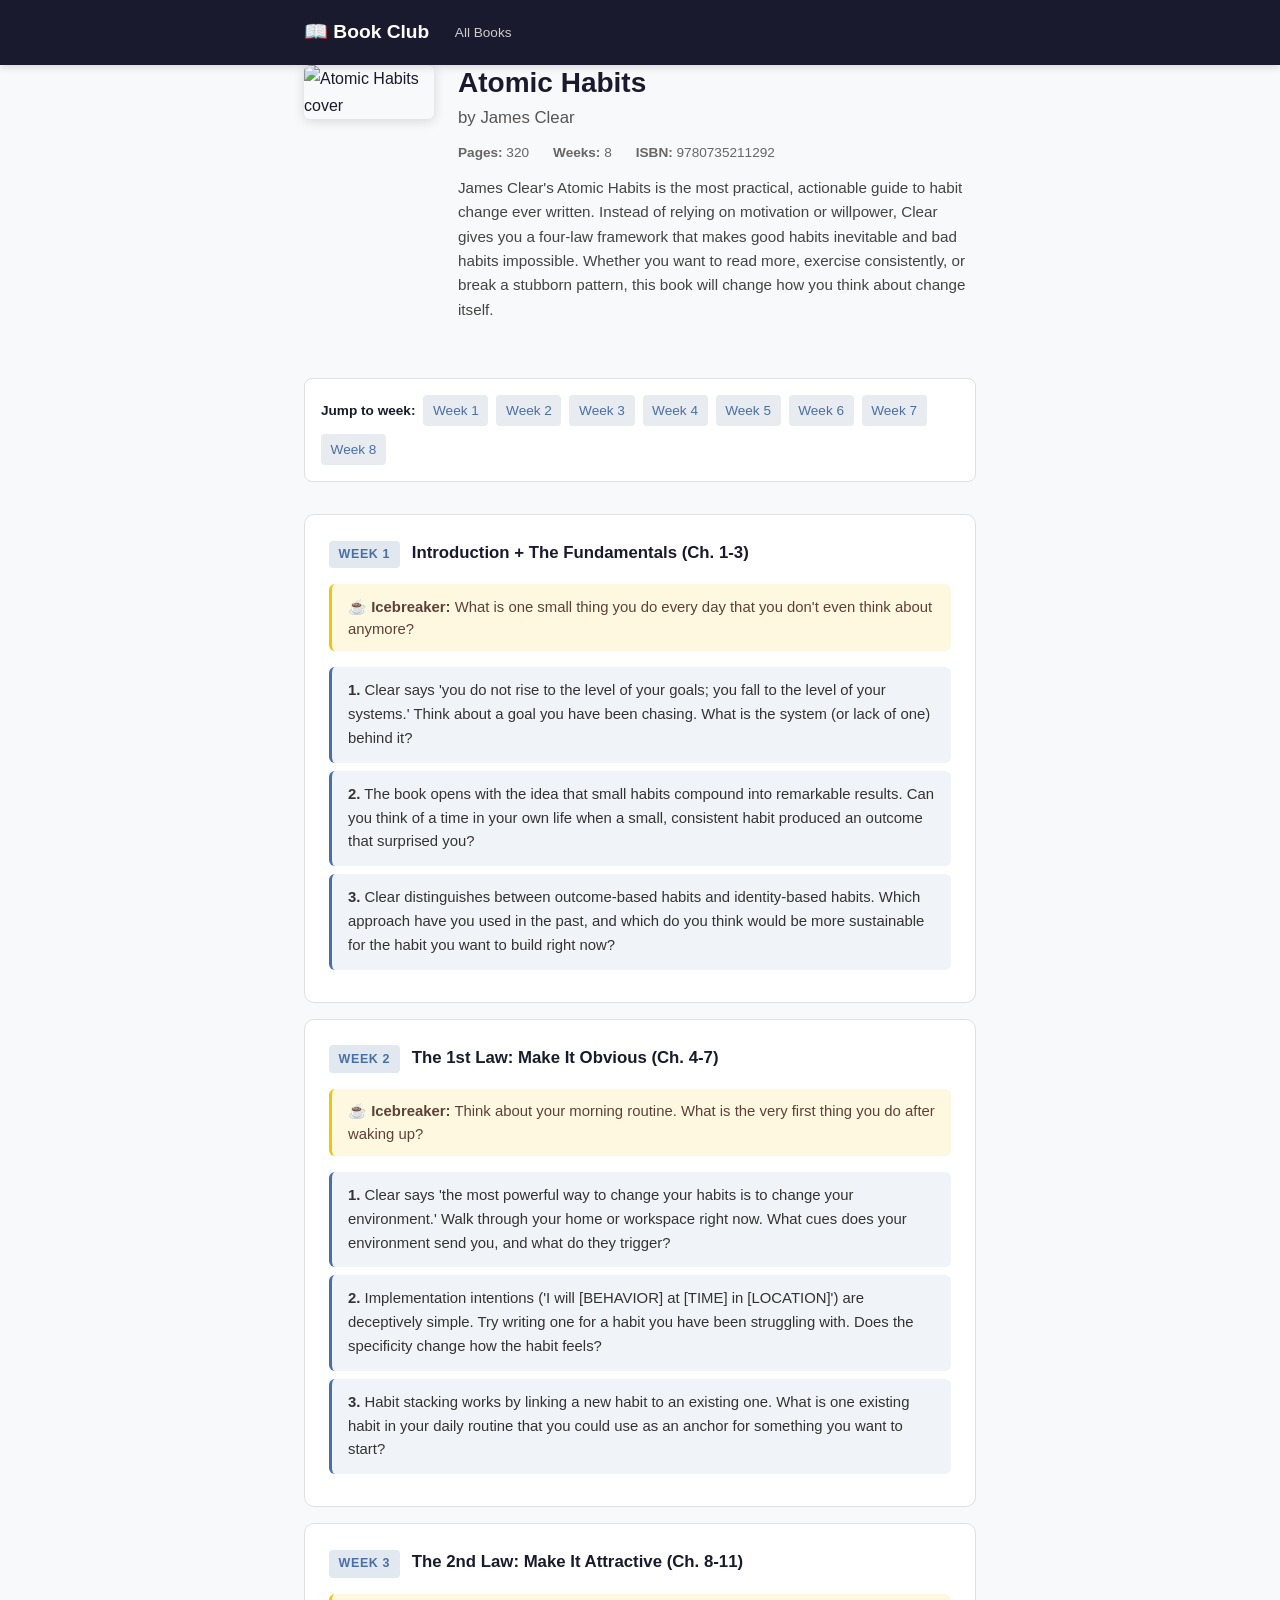
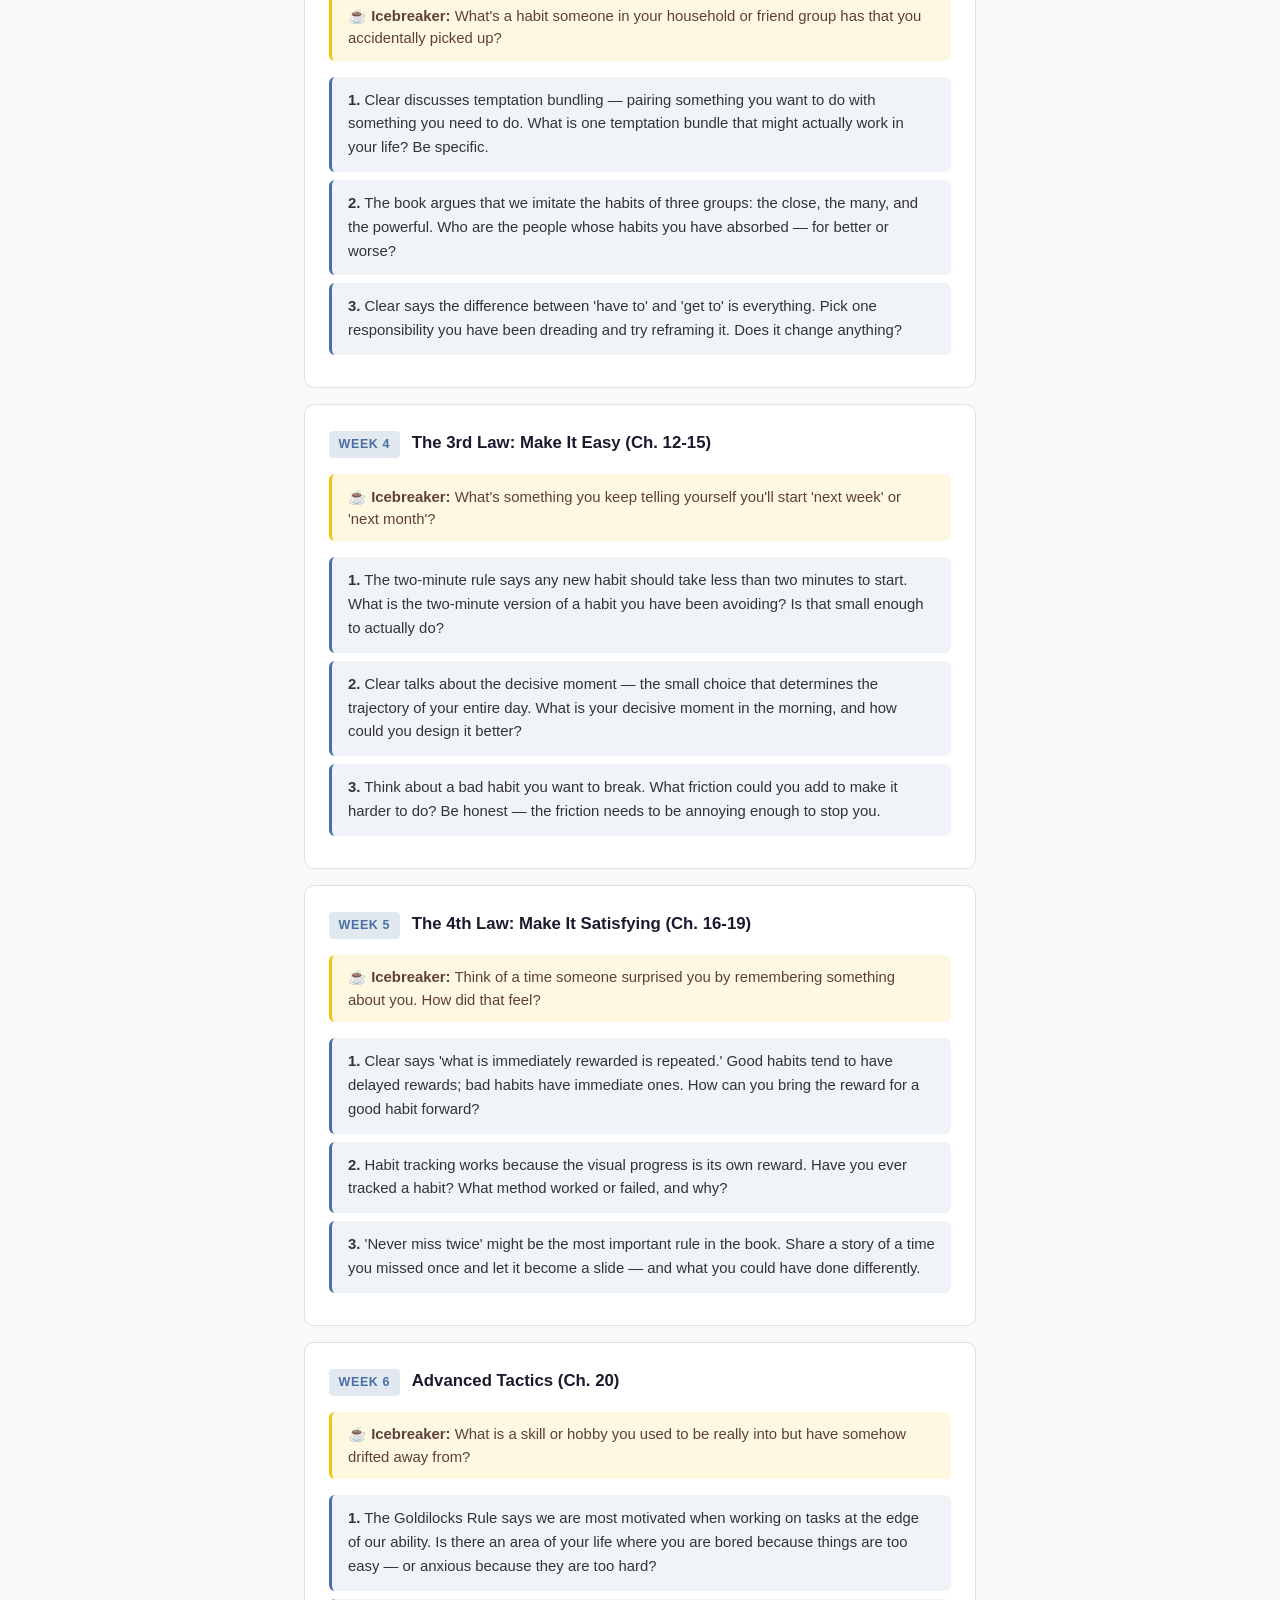
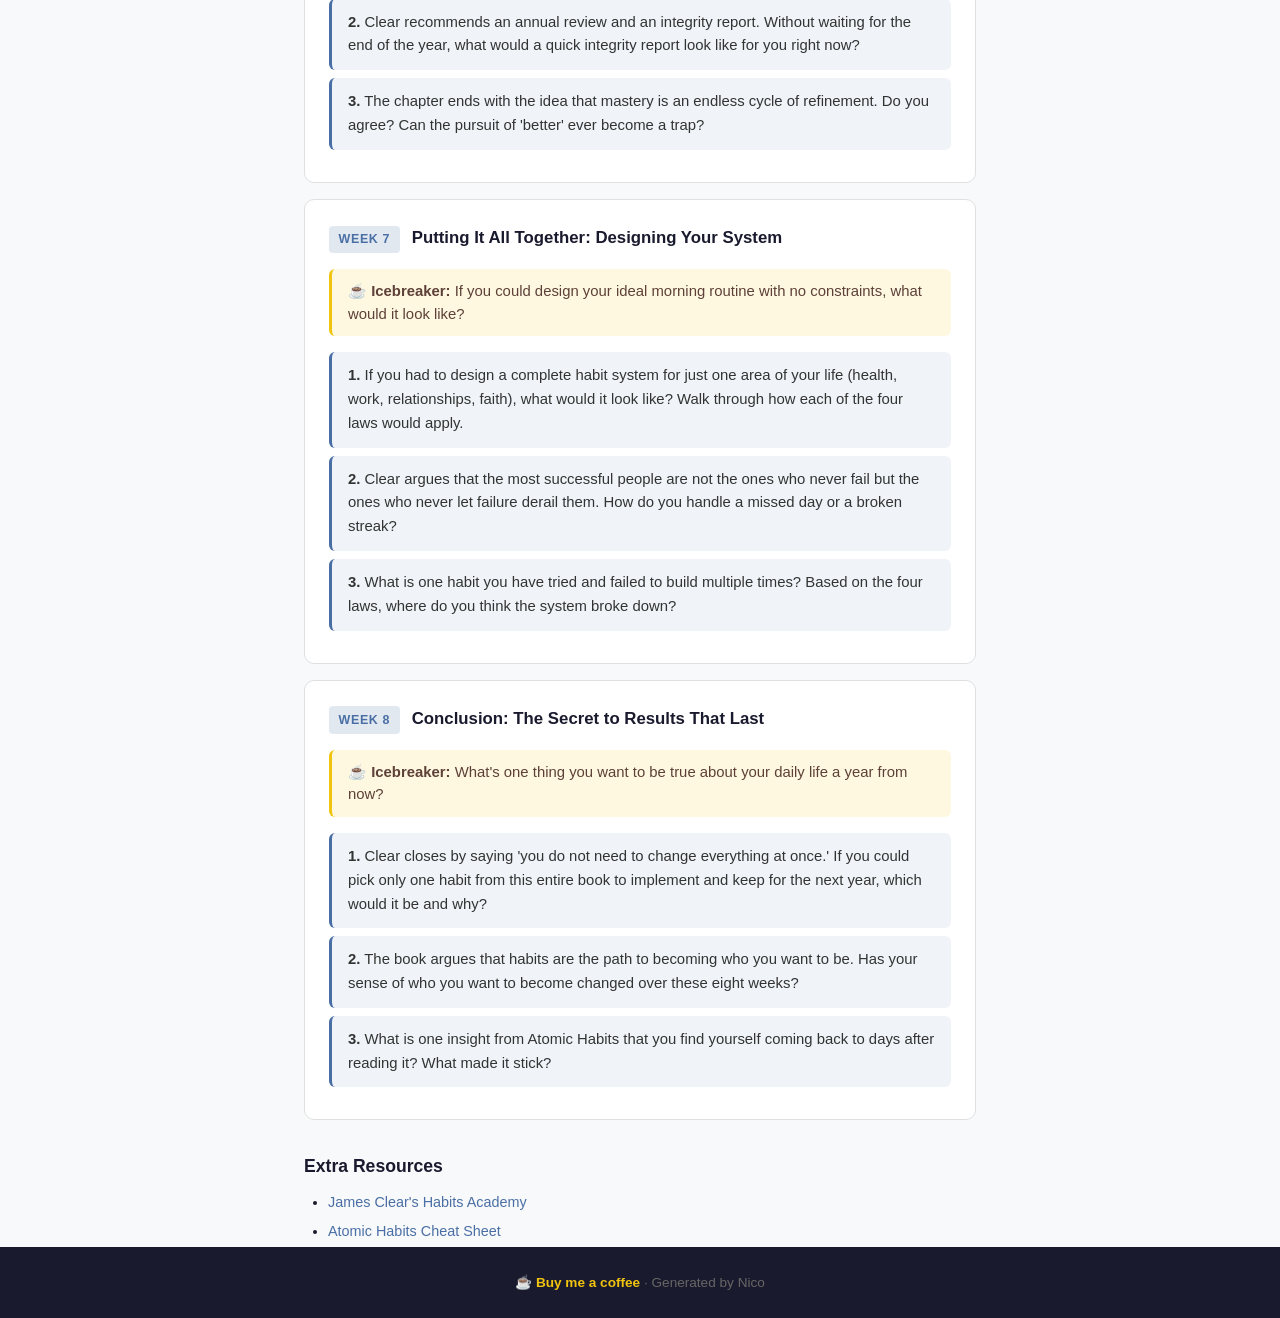
==== commit b8e24523: "Added icebreaker question to each week" ====
--- a/atomic-habits.html
+++ b/atomic-habits.html
@@ -44,6 +44,9 @@
         <h2>Introduction + The Fundamentals (Ch. 1-3)</h2>
 
       </div>
+      <div class="icebreaker">
+        <strong>☕ Icebreaker:</strong> What is one small thing you do every day that you don't even think about anymore?
+      </div>
       <ol class="questions">
         <li class="question"><strong>1.</strong> Clear says 'you do not rise to the level of your goals; you fall to the level of your systems.' Think about a goal you have been chasing. What is the system (or lack of one) behind it?</li>
         <li class="question"><strong>2.</strong> The book opens with the idea that small habits compound into remarkable results. Can you think of a time in your own life when a small, consistent habit produced an outcome that surprised you?</li>
@@ -55,6 +58,9 @@
         <span class="week-num">Week 2</span>
         <h2>The 1st Law: Make It Obvious (Ch. 4-7)</h2>
 
+      </div>
+      <div class="icebreaker">
+        <strong>☕ Icebreaker:</strong> Think about your morning routine. What is the very first thing you do after waking up?
       </div>
       <ol class="questions">
         <li class="question"><strong>1.</strong> Clear says 'the most powerful way to change your habits is to change your environment.' Walk through your home or workspace right now. What cues does your environment send you, and what do they trigger?</li>
@@ -68,6 +74,9 @@
         <h2>The 2nd Law: Make It Attractive (Ch. 8-11)</h2>
 
       </div>
+      <div class="icebreaker">
+        <strong>☕ Icebreaker:</strong> What's a habit someone in your household or friend group has that you accidentally picked up?
+      </div>
       <ol class="questions">
         <li class="question"><strong>1.</strong> Clear discusses temptation bundling — pairing something you want to do with something you need to do. What is one temptation bundle that might actually work in your life? Be specific.</li>
         <li class="question"><strong>2.</strong> The book argues that we imitate the habits of three groups: the close, the many, and the powerful. Who are the people whose habits you have absorbed — for better or worse?</li>
@@ -79,6 +88,9 @@
         <span class="week-num">Week 4</span>
         <h2>The 3rd Law: Make It Easy (Ch. 12-15)</h2>
 
+      </div>
+      <div class="icebreaker">
+        <strong>☕ Icebreaker:</strong> What's something you keep telling yourself you'll start 'next week' or 'next month'?
       </div>
       <ol class="questions">
         <li class="question"><strong>1.</strong> The two-minute rule says any new habit should take less than two minutes to start. What is the two-minute version of a habit you have been avoiding? Is that small enough to actually do?</li>
@@ -92,6 +104,9 @@
         <h2>The 4th Law: Make It Satisfying (Ch. 16-19)</h2>
 
       </div>
+      <div class="icebreaker">
+        <strong>☕ Icebreaker:</strong> Think of a time someone surprised you by remembering something about you. How did that feel?
+      </div>
       <ol class="questions">
         <li class="question"><strong>1.</strong> Clear says 'what is immediately rewarded is repeated.' Good habits tend to have delayed rewards; bad habits have immediate ones. How can you bring the reward for a good habit forward?</li>
         <li class="question"><strong>2.</strong> Habit tracking works because the visual progress is its own reward. Have you ever tracked a habit? What method worked or failed, and why?</li>
@@ -103,6 +118,9 @@
         <span class="week-num">Week 6</span>
         <h2>Advanced Tactics (Ch. 20)</h2>
 
+      </div>
+      <div class="icebreaker">
+        <strong>☕ Icebreaker:</strong> What is a skill or hobby you used to be really into but have somehow drifted away from?
       </div>
       <ol class="questions">
         <li class="question"><strong>1.</strong> The Goldilocks Rule says we are most motivated when working on tasks at the edge of our ability. Is there an area of your life where you are bored because things are too easy — or anxious because they are too hard?</li>
@@ -116,6 +134,9 @@
         <h2>Putting It All Together: Designing Your System</h2>
 
       </div>
+      <div class="icebreaker">
+        <strong>☕ Icebreaker:</strong> If you could design your ideal morning routine with no constraints, what would it look like?
+      </div>
       <ol class="questions">
         <li class="question"><strong>1.</strong> If you had to design a complete habit system for just one area of your life (health, work, relationships, faith), what would it look like? Walk through how each of the four laws would apply.</li>
         <li class="question"><strong>2.</strong> Clear argues that the most successful people are not the ones who never fail but the ones who never let failure derail them. How do you handle a missed day or a broken streak?</li>
@@ -127,6 +148,9 @@
         <span class="week-num">Week 8</span>
         <h2>Conclusion: The Secret to Results That Last</h2>
 
+      </div>
+      <div class="icebreaker">
+        <strong>☕ Icebreaker:</strong> What's one thing you want to be true about your daily life a year from now?
       </div>
       <ol class="questions">
         <li class="question"><strong>1.</strong> Clear closes by saying 'you do not need to change everything at once.' If you could pick only one habit from this entire book to implement and keep for the next year, which would it be and why?</li>
--- a/style.css
+++ b/style.css
@@ -42,8 +42,7 @@
   color: #fff;
   padding: 2.5rem 2rem;
   border-radius: 12px;
-  margin-top: 0.5rem;
-  margin-bottom: 2rem;
+  margin: 2rem;
   position: relative;
 }
 .current-book-inner {
@@ -200,6 +199,17 @@
 .week-pages { font-size: 0.8rem; color: #888; }
 
 /* Questions */
+.icebreaker {
+  background: #fff8e1;
+  padding: 0.7rem 1rem;
+  border-radius: 6px;
+  margin-bottom: 1rem;
+  font-size: 0.93rem;
+  color: #5d4037;
+  border-left: 3px solid #f1c40f;
+  line-height: 1.5;
+}
+
 .questions { list-style: none; }
 .question {
   padding: 0.75rem 1rem;
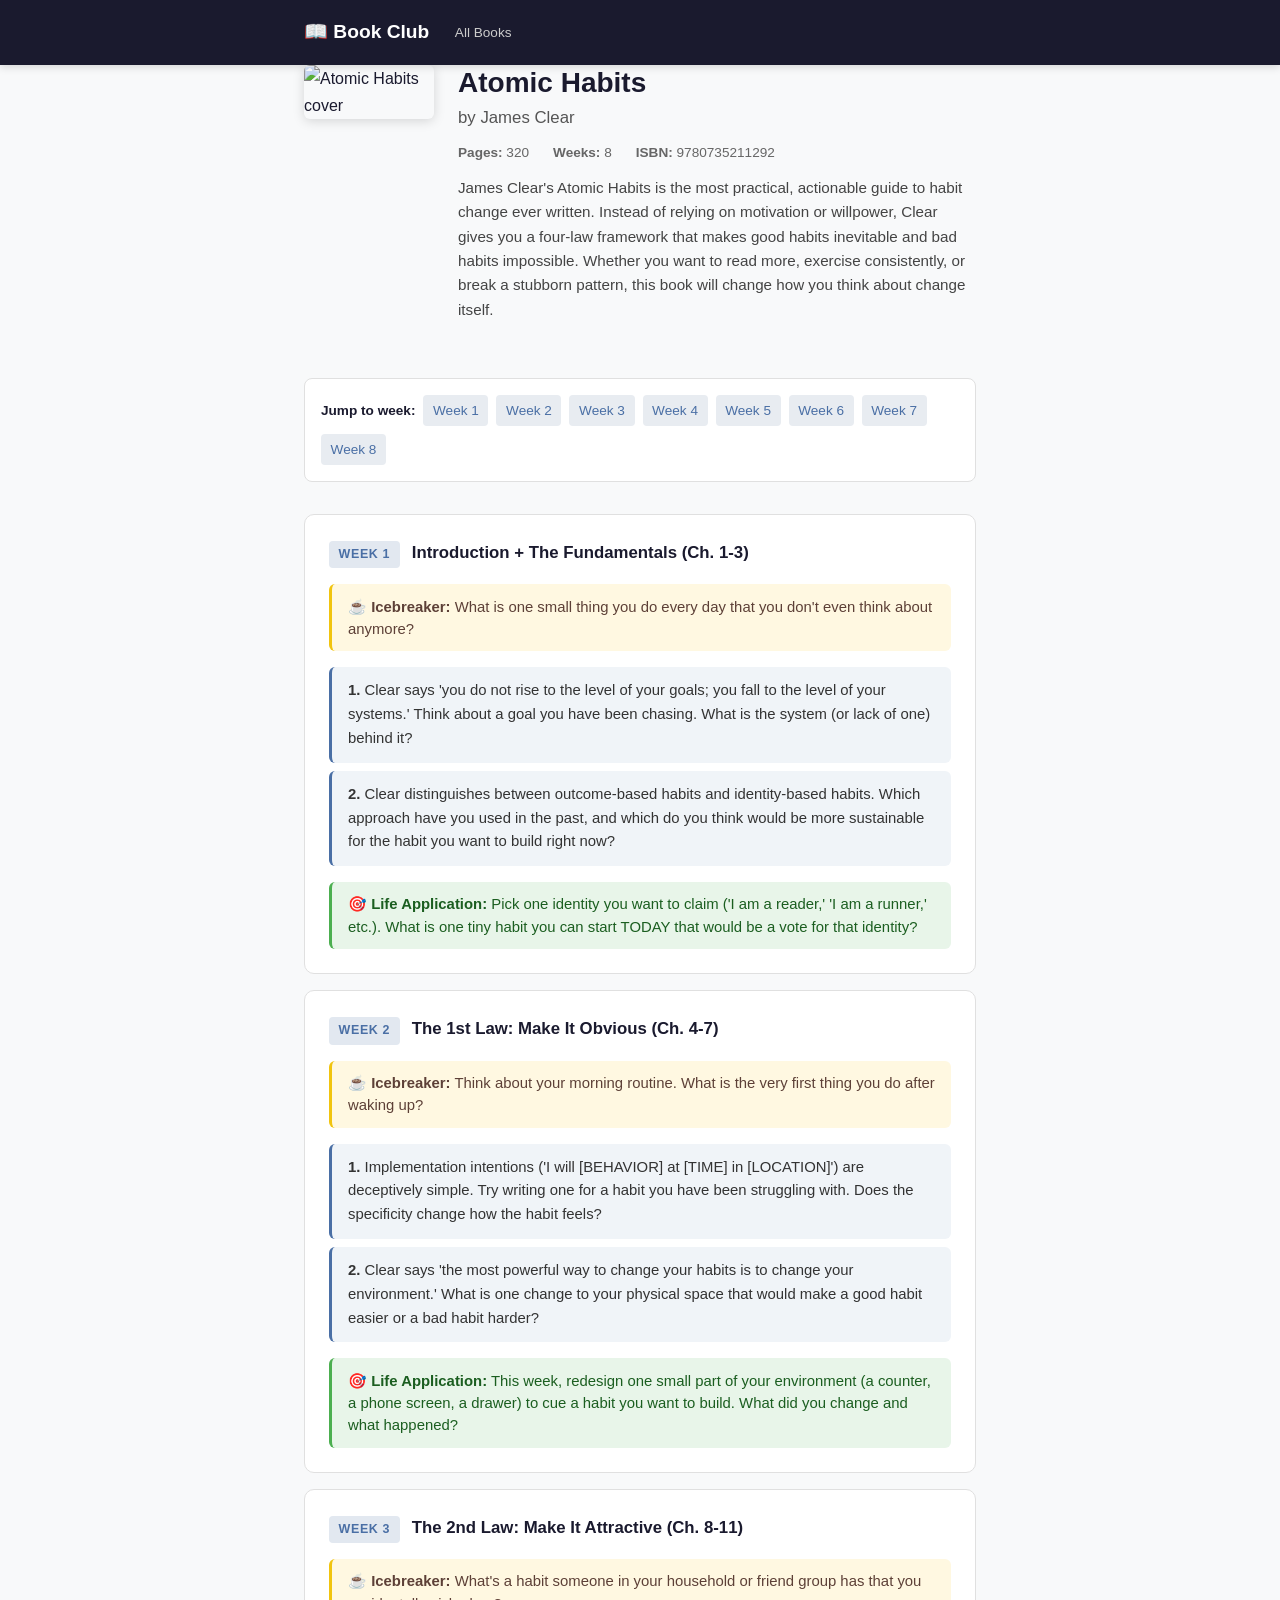
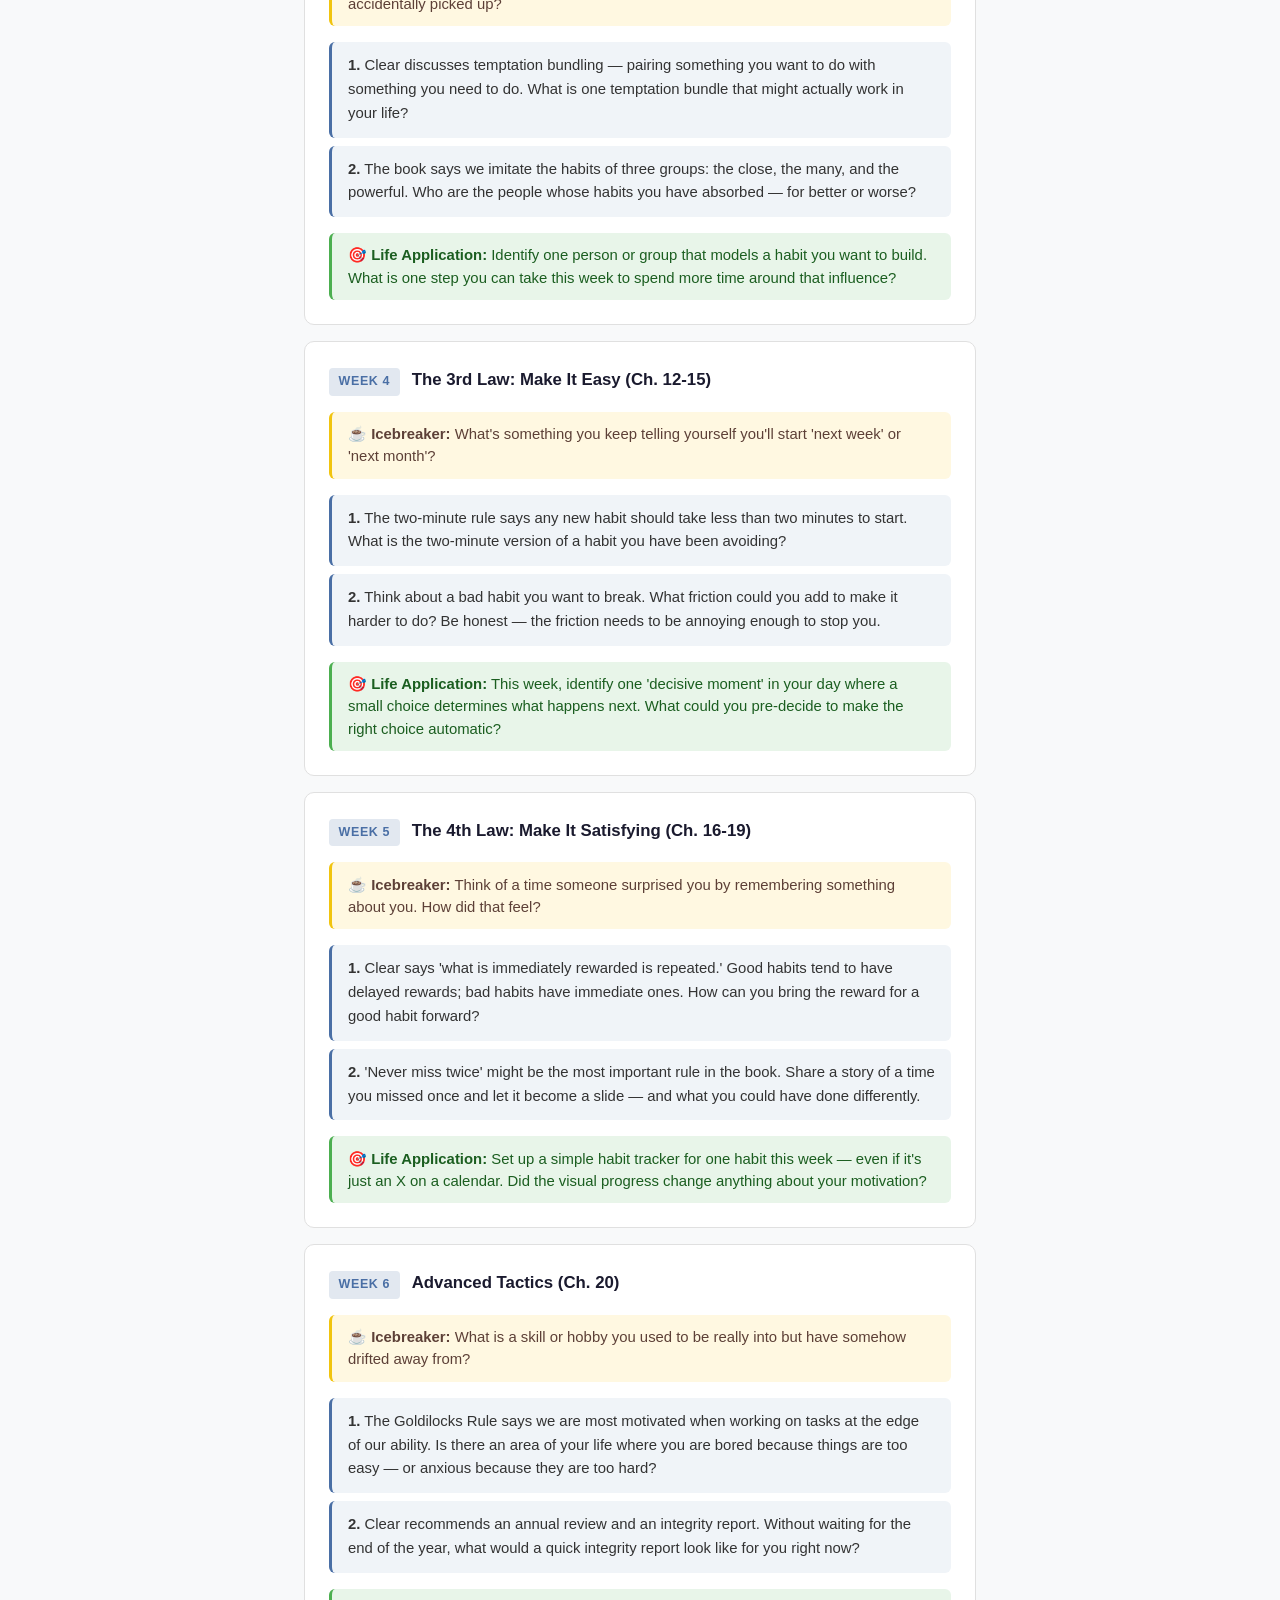
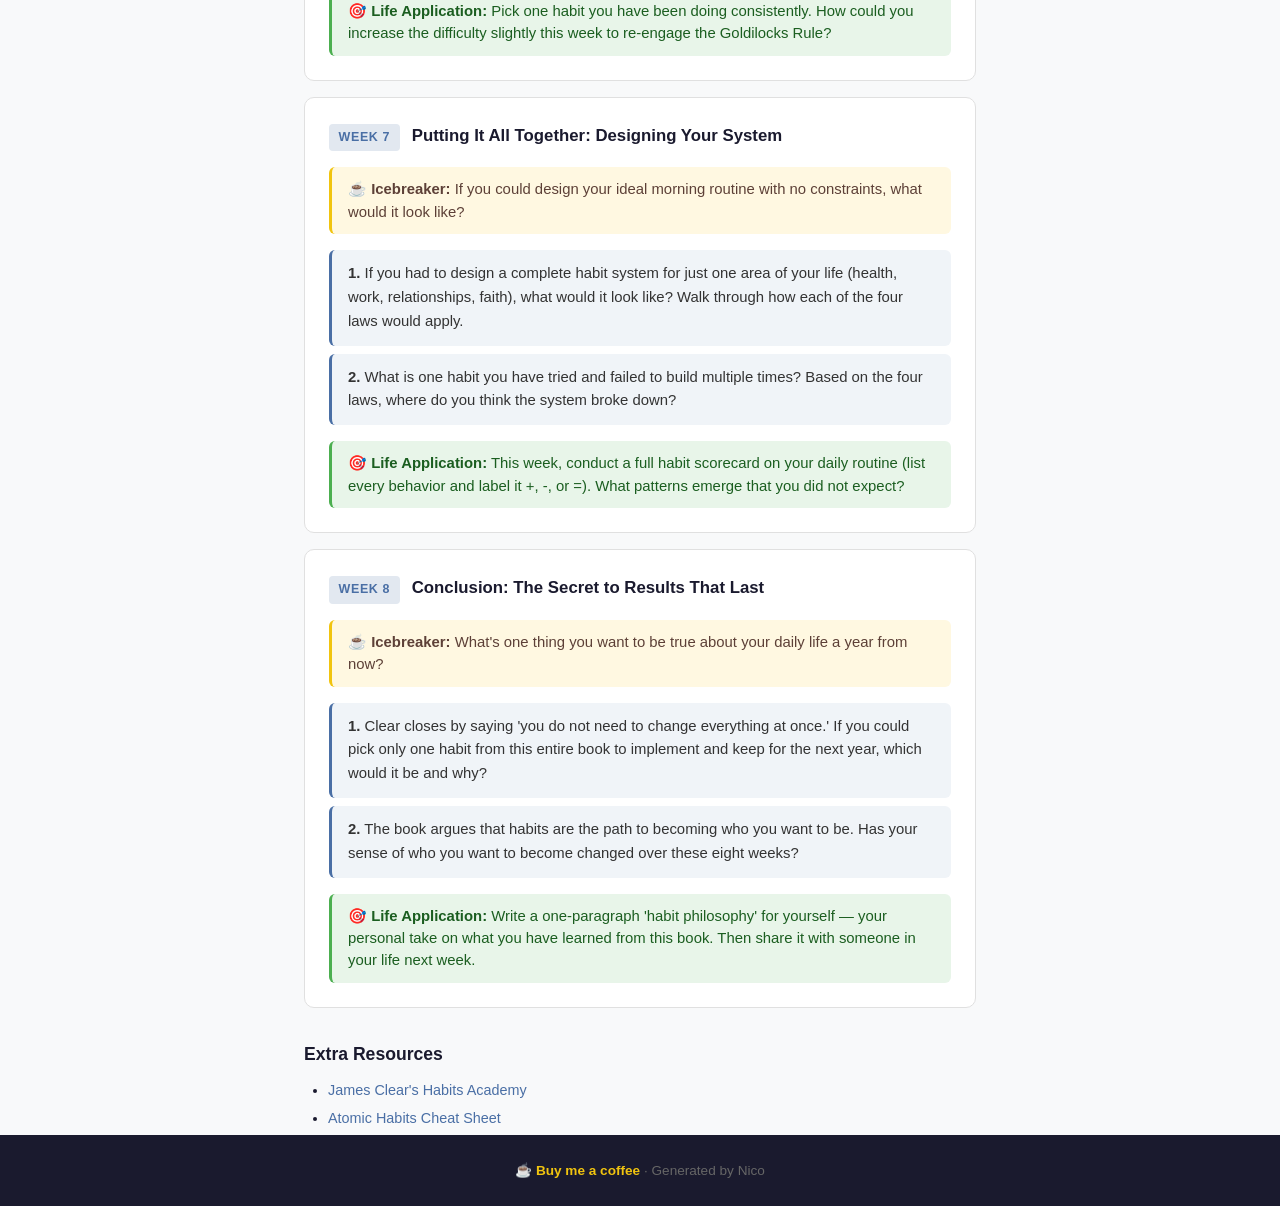
==== commit d2ec6ae7: "Changed to icebreaker + 2 discussion + 1 life application question per week" ====
--- a/atomic-habits.html
+++ b/atomic-habits.html
@@ -49,9 +49,11 @@
       </div>
       <ol class="questions">
         <li class="question"><strong>1.</strong> Clear says 'you do not rise to the level of your goals; you fall to the level of your systems.' Think about a goal you have been chasing. What is the system (or lack of one) behind it?</li>
-        <li class="question"><strong>2.</strong> The book opens with the idea that small habits compound into remarkable results. Can you think of a time in your own life when a small, consistent habit produced an outcome that surprised you?</li>
-        <li class="question"><strong>3.</strong> Clear distinguishes between outcome-based habits and identity-based habits. Which approach have you used in the past, and which do you think would be more sustainable for the habit you want to build right now?</li>
+        <li class="question"><strong>2.</strong> Clear distinguishes between outcome-based habits and identity-based habits. Which approach have you used in the past, and which do you think would be more sustainable for the habit you want to build right now?</li>
       </ol>
+      <div class="application">
+        <strong>🎯 Life Application:</strong> Pick one identity you want to claim ('I am a reader,' 'I am a runner,' etc.). What is one tiny habit you can start TODAY that would be a vote for that identity?
+      </div>
     </section>
     <section class="week" id="week-2">
       <div class="week-header">
@@ -63,10 +65,12 @@
         <strong>☕ Icebreaker:</strong> Think about your morning routine. What is the very first thing you do after waking up?
       </div>
       <ol class="questions">
-        <li class="question"><strong>1.</strong> Clear says 'the most powerful way to change your habits is to change your environment.' Walk through your home or workspace right now. What cues does your environment send you, and what do they trigger?</li>
-        <li class="question"><strong>2.</strong> Implementation intentions ('I will [BEHAVIOR] at [TIME] in [LOCATION]') are deceptively simple. Try writing one for a habit you have been struggling with. Does the specificity change how the habit feels?</li>
-        <li class="question"><strong>3.</strong> Habit stacking works by linking a new habit to an existing one. What is one existing habit in your daily routine that you could use as an anchor for something you want to start?</li>
+        <li class="question"><strong>1.</strong> Implementation intentions ('I will [BEHAVIOR] at [TIME] in [LOCATION]') are deceptively simple. Try writing one for a habit you have been struggling with. Does the specificity change how the habit feels?</li>
+        <li class="question"><strong>2.</strong> Clear says 'the most powerful way to change your habits is to change your environment.' What is one change to your physical space that would make a good habit easier or a bad habit harder?</li>
       </ol>
+      <div class="application">
+        <strong>🎯 Life Application:</strong> This week, redesign one small part of your environment (a counter, a phone screen, a drawer) to cue a habit you want to build. What did you change and what happened?
+      </div>
     </section>
     <section class="week" id="week-3">
       <div class="week-header">
@@ -78,10 +82,12 @@
         <strong>☕ Icebreaker:</strong> What's a habit someone in your household or friend group has that you accidentally picked up?
       </div>
       <ol class="questions">
-        <li class="question"><strong>1.</strong> Clear discusses temptation bundling — pairing something you want to do with something you need to do. What is one temptation bundle that might actually work in your life? Be specific.</li>
-        <li class="question"><strong>2.</strong> The book argues that we imitate the habits of three groups: the close, the many, and the powerful. Who are the people whose habits you have absorbed — for better or worse?</li>
-        <li class="question"><strong>3.</strong> Clear says the difference between 'have to' and 'get to' is everything. Pick one responsibility you have been dreading and try reframing it. Does it change anything?</li>
+        <li class="question"><strong>1.</strong> Clear discusses temptation bundling — pairing something you want to do with something you need to do. What is one temptation bundle that might actually work in your life?</li>
+        <li class="question"><strong>2.</strong> The book says we imitate the habits of three groups: the close, the many, and the powerful. Who are the people whose habits you have absorbed — for better or worse?</li>
       </ol>
+      <div class="application">
+        <strong>🎯 Life Application:</strong> Identify one person or group that models a habit you want to build. What is one step you can take this week to spend more time around that influence?
+      </div>
     </section>
     <section class="week" id="week-4">
       <div class="week-header">
@@ -93,10 +99,12 @@
         <strong>☕ Icebreaker:</strong> What's something you keep telling yourself you'll start 'next week' or 'next month'?
       </div>
       <ol class="questions">
-        <li class="question"><strong>1.</strong> The two-minute rule says any new habit should take less than two minutes to start. What is the two-minute version of a habit you have been avoiding? Is that small enough to actually do?</li>
-        <li class="question"><strong>2.</strong> Clear talks about the decisive moment — the small choice that determines the trajectory of your entire day. What is your decisive moment in the morning, and how could you design it better?</li>
-        <li class="question"><strong>3.</strong> Think about a bad habit you want to break. What friction could you add to make it harder to do? Be honest — the friction needs to be annoying enough to stop you.</li>
+        <li class="question"><strong>1.</strong> The two-minute rule says any new habit should take less than two minutes to start. What is the two-minute version of a habit you have been avoiding?</li>
+        <li class="question"><strong>2.</strong> Think about a bad habit you want to break. What friction could you add to make it harder to do? Be honest — the friction needs to be annoying enough to stop you.</li>
       </ol>
+      <div class="application">
+        <strong>🎯 Life Application:</strong> This week, identify one 'decisive moment' in your day where a small choice determines what happens next. What could you pre-decide to make the right choice automatic?
+      </div>
     </section>
     <section class="week" id="week-5">
       <div class="week-header">
@@ -109,9 +117,11 @@
       </div>
       <ol class="questions">
         <li class="question"><strong>1.</strong> Clear says 'what is immediately rewarded is repeated.' Good habits tend to have delayed rewards; bad habits have immediate ones. How can you bring the reward for a good habit forward?</li>
-        <li class="question"><strong>2.</strong> Habit tracking works because the visual progress is its own reward. Have you ever tracked a habit? What method worked or failed, and why?</li>
-        <li class="question"><strong>3.</strong> 'Never miss twice' might be the most important rule in the book. Share a story of a time you missed once and let it become a slide — and what you could have done differently.</li>
+        <li class="question"><strong>2.</strong> 'Never miss twice' might be the most important rule in the book. Share a story of a time you missed once and let it become a slide — and what you could have done differently.</li>
       </ol>
+      <div class="application">
+        <strong>🎯 Life Application:</strong> Set up a simple habit tracker for one habit this week — even if it's just an X on a calendar. Did the visual progress change anything about your motivation?
+      </div>
     </section>
     <section class="week" id="week-6">
       <div class="week-header">
@@ -125,8 +135,10 @@
       <ol class="questions">
         <li class="question"><strong>1.</strong> The Goldilocks Rule says we are most motivated when working on tasks at the edge of our ability. Is there an area of your life where you are bored because things are too easy — or anxious because they are too hard?</li>
         <li class="question"><strong>2.</strong> Clear recommends an annual review and an integrity report. Without waiting for the end of the year, what would a quick integrity report look like for you right now?</li>
-        <li class="question"><strong>3.</strong> The chapter ends with the idea that mastery is an endless cycle of refinement. Do you agree? Can the pursuit of 'better' ever become a trap?</li>
       </ol>
+      <div class="application">
+        <strong>🎯 Life Application:</strong> Pick one habit you have been doing consistently. How could you increase the difficulty slightly this week to re-engage the Goldilocks Rule?
+      </div>
     </section>
     <section class="week" id="week-7">
       <div class="week-header">
@@ -139,9 +151,11 @@
       </div>
       <ol class="questions">
         <li class="question"><strong>1.</strong> If you had to design a complete habit system for just one area of your life (health, work, relationships, faith), what would it look like? Walk through how each of the four laws would apply.</li>
-        <li class="question"><strong>2.</strong> Clear argues that the most successful people are not the ones who never fail but the ones who never let failure derail them. How do you handle a missed day or a broken streak?</li>
-        <li class="question"><strong>3.</strong> What is one habit you have tried and failed to build multiple times? Based on the four laws, where do you think the system broke down?</li>
+        <li class="question"><strong>2.</strong> What is one habit you have tried and failed to build multiple times? Based on the four laws, where do you think the system broke down?</li>
       </ol>
+      <div class="application">
+        <strong>🎯 Life Application:</strong> This week, conduct a full habit scorecard on your daily routine (list every behavior and label it +, -, or =). What patterns emerge that you did not expect?
+      </div>
     </section>
     <section class="week" id="week-8">
       <div class="week-header">
@@ -155,8 +169,10 @@
       <ol class="questions">
         <li class="question"><strong>1.</strong> Clear closes by saying 'you do not need to change everything at once.' If you could pick only one habit from this entire book to implement and keep for the next year, which would it be and why?</li>
         <li class="question"><strong>2.</strong> The book argues that habits are the path to becoming who you want to be. Has your sense of who you want to become changed over these eight weeks?</li>
-        <li class="question"><strong>3.</strong> What is one insight from Atomic Habits that you find yourself coming back to days after reading it? What made it stick?</li>
       </ol>
+      <div class="application">
+        <strong>🎯 Life Application:</strong> Write a one-paragraph 'habit philosophy' for yourself — your personal take on what you have learned from this book. Then share it with someone in your life next week.
+      </div>
     </section>
     </section>
     
--- a/style.css
+++ b/style.css
@@ -210,6 +210,17 @@
   line-height: 1.5;
 }
 
+.application {
+  background: #e8f5e9;
+  padding: 0.7rem 1rem;
+  border-radius: 6px;
+  margin-top: 1rem;
+  font-size: 0.93rem;
+  color: #1b5e20;
+  border-left: 3px solid #4caf50;
+  line-height: 1.5;
+}
+
 .questions { list-style: none; }
 .question {
   padding: 0.75rem 1rem;
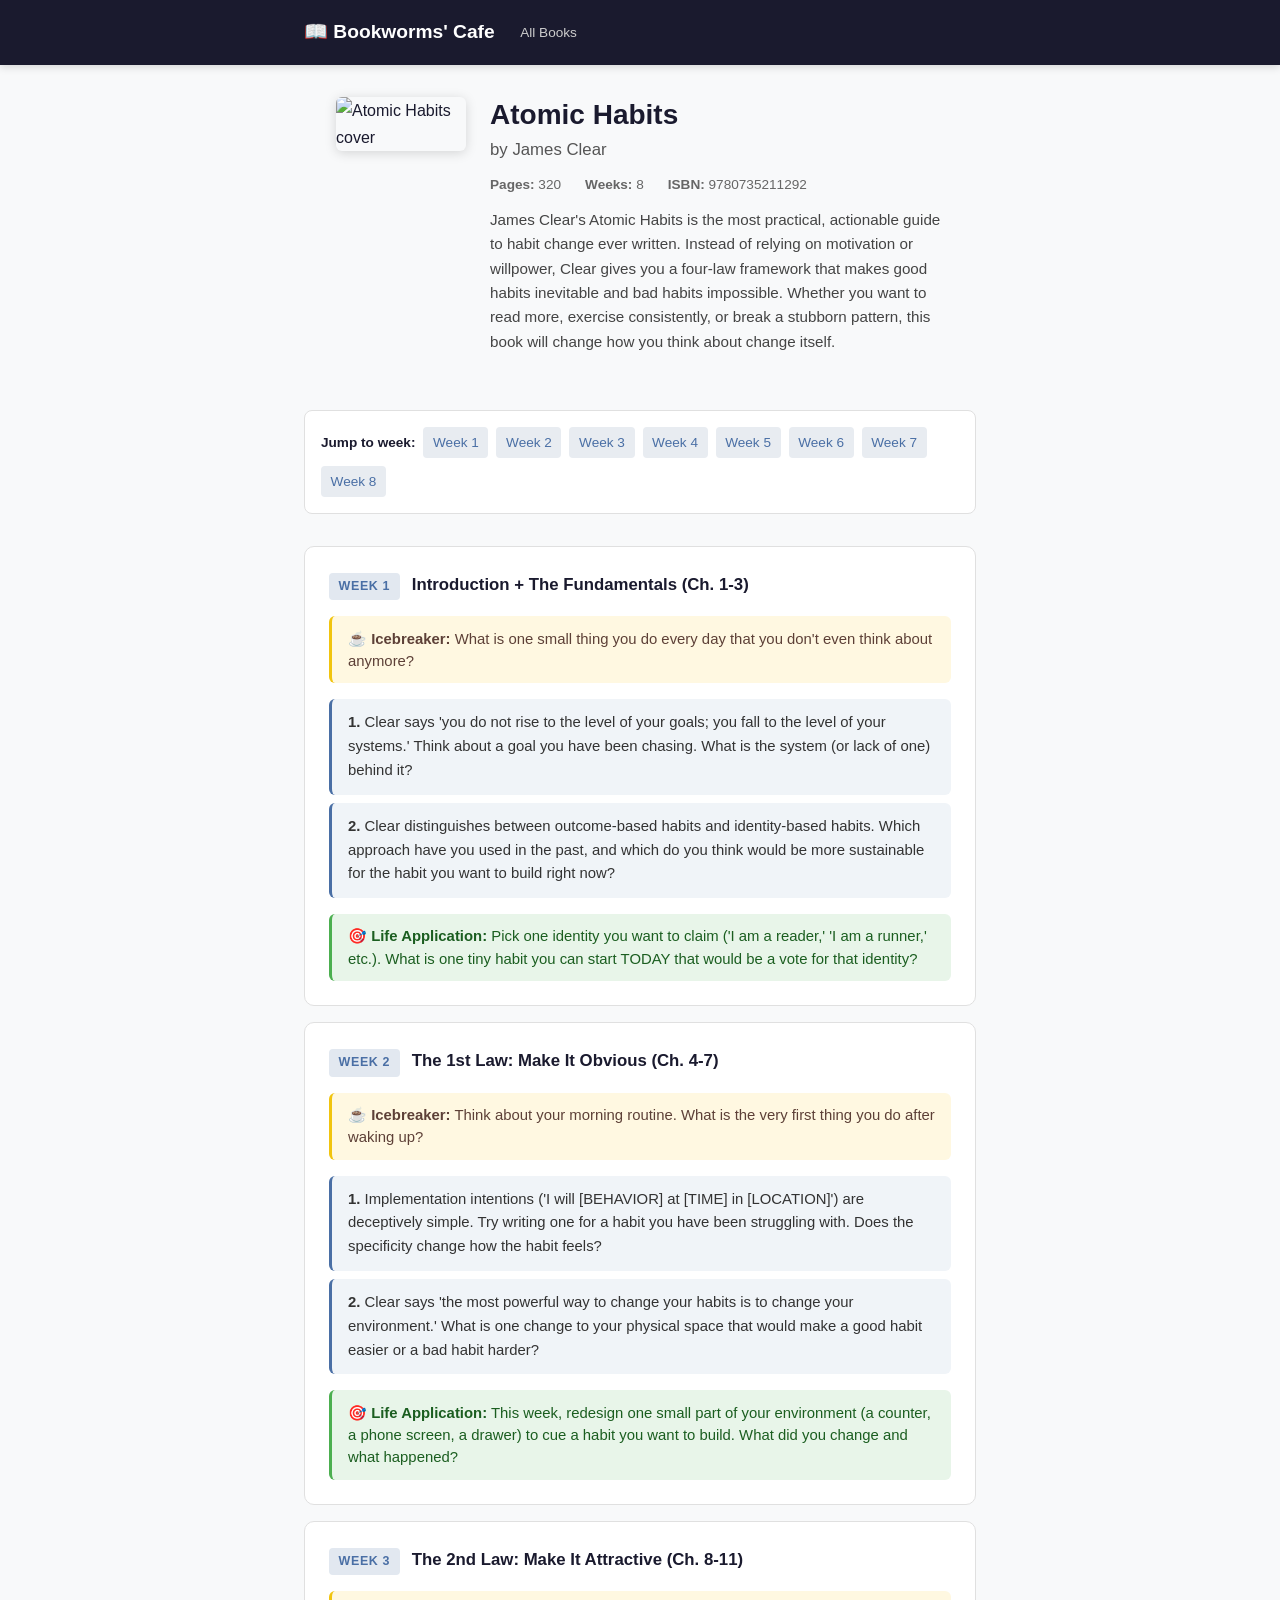
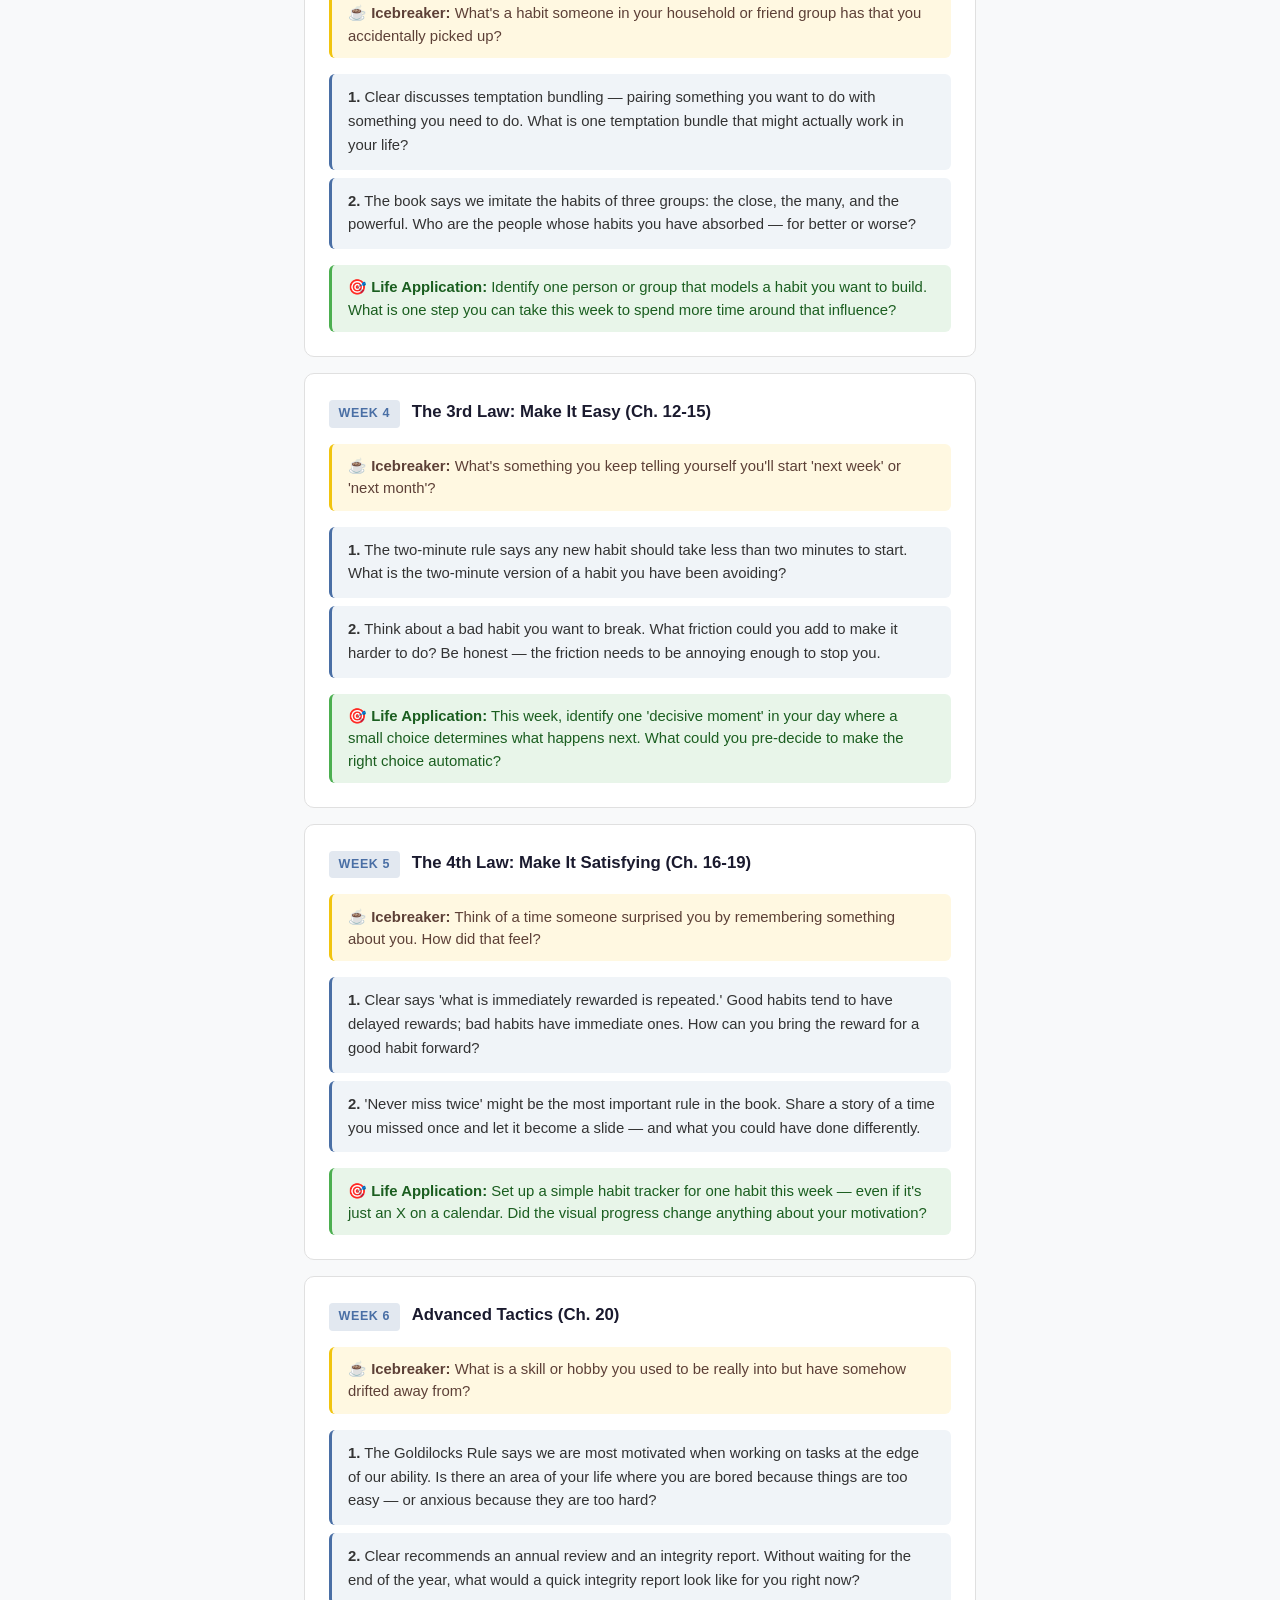
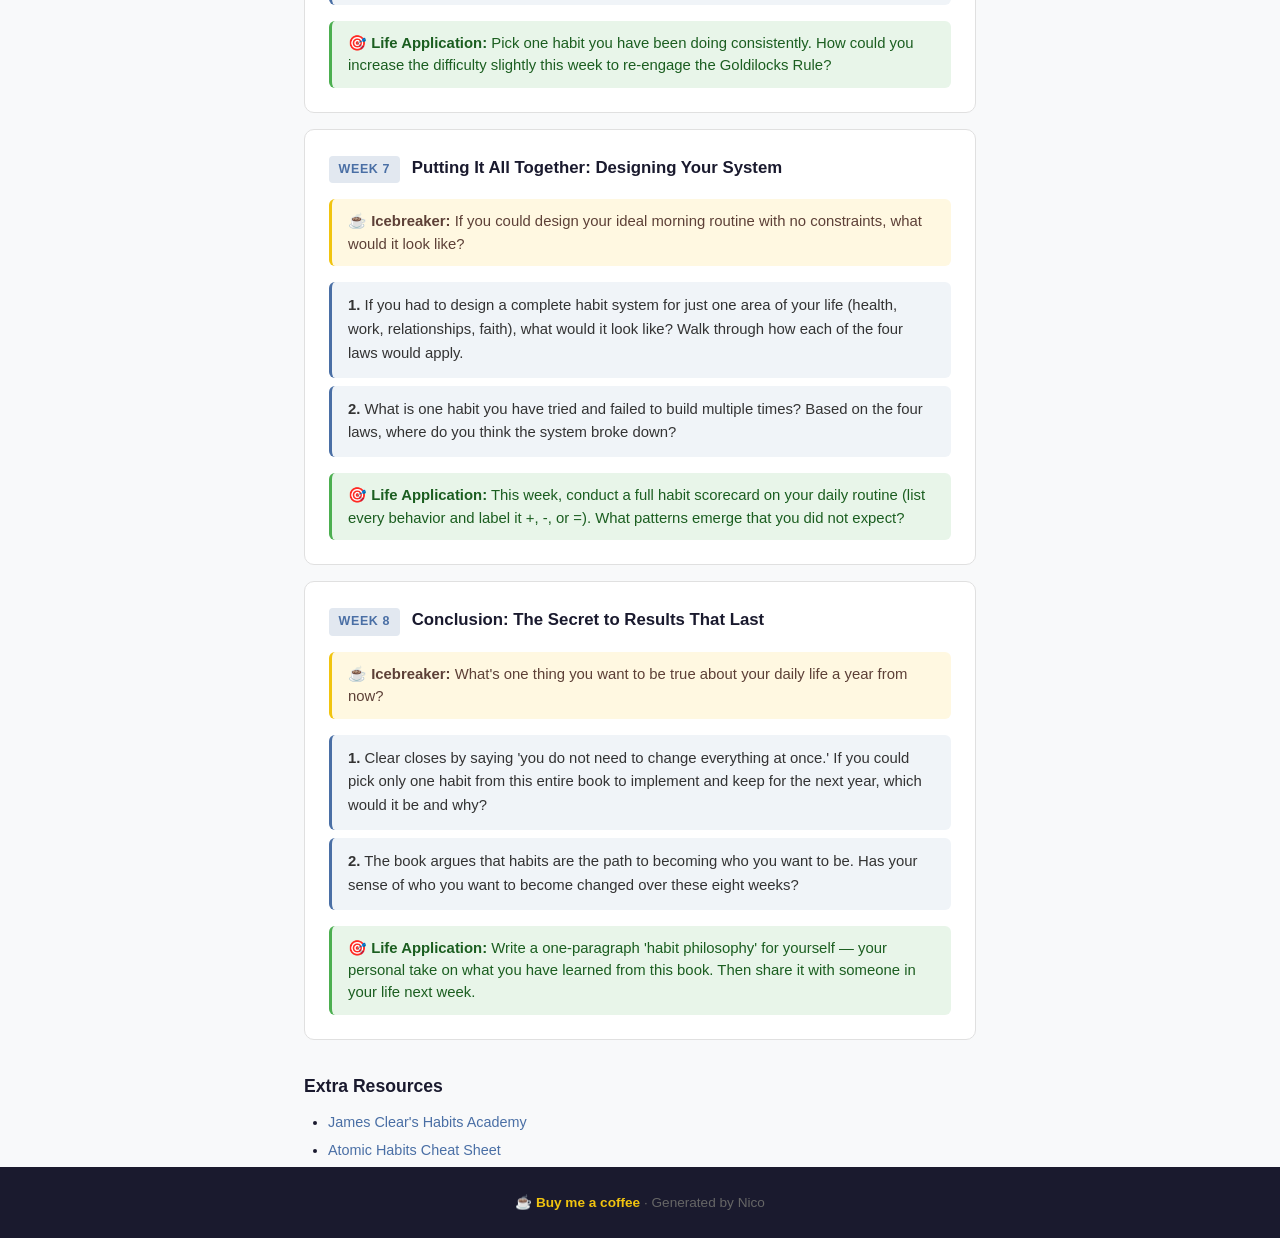
==== commit 092e4edd: "fixing styles and renaming title" ====
--- a/atomic-habits.html
+++ b/atomic-habits.html
@@ -3,13 +3,13 @@
 <head>
   <meta charset="UTF-8">
   <meta name="viewport" content="width=device-width, initial-scale=1.0">
-  <title>Atomic Habits — Book Club</title>
+  <title>Atomic Habits — Bookworm's Cafe</title>
   <link rel="stylesheet" href="style.css">
 </head>
 <body>
   <nav class="nav">
     <div class="container nav-inner">
-      <a href="index.html" class="nav-brand">📖 Book Club</a>
+      <a href="index.html" class="nav-brand">📖 Bookworms' Cafe</a>
       <a href="index.html" class="nav-link">All Books</a>
     </div>
   </nav>
@@ -188,4 +188,4 @@
     </div>
   </footer>
 </body>
-</html>+</html>
--- a/style.css
+++ b/style.css
@@ -128,7 +128,7 @@
 .past-author { color: #888; font-size: 0.9rem; }
 
 /* === Book Detail Page === */
-.book-header { margin-bottom: 2rem; }
+.book-header { margin: 2rem; }
 .book-header-inner {
   display: flex;
   gap: 1.5rem;
